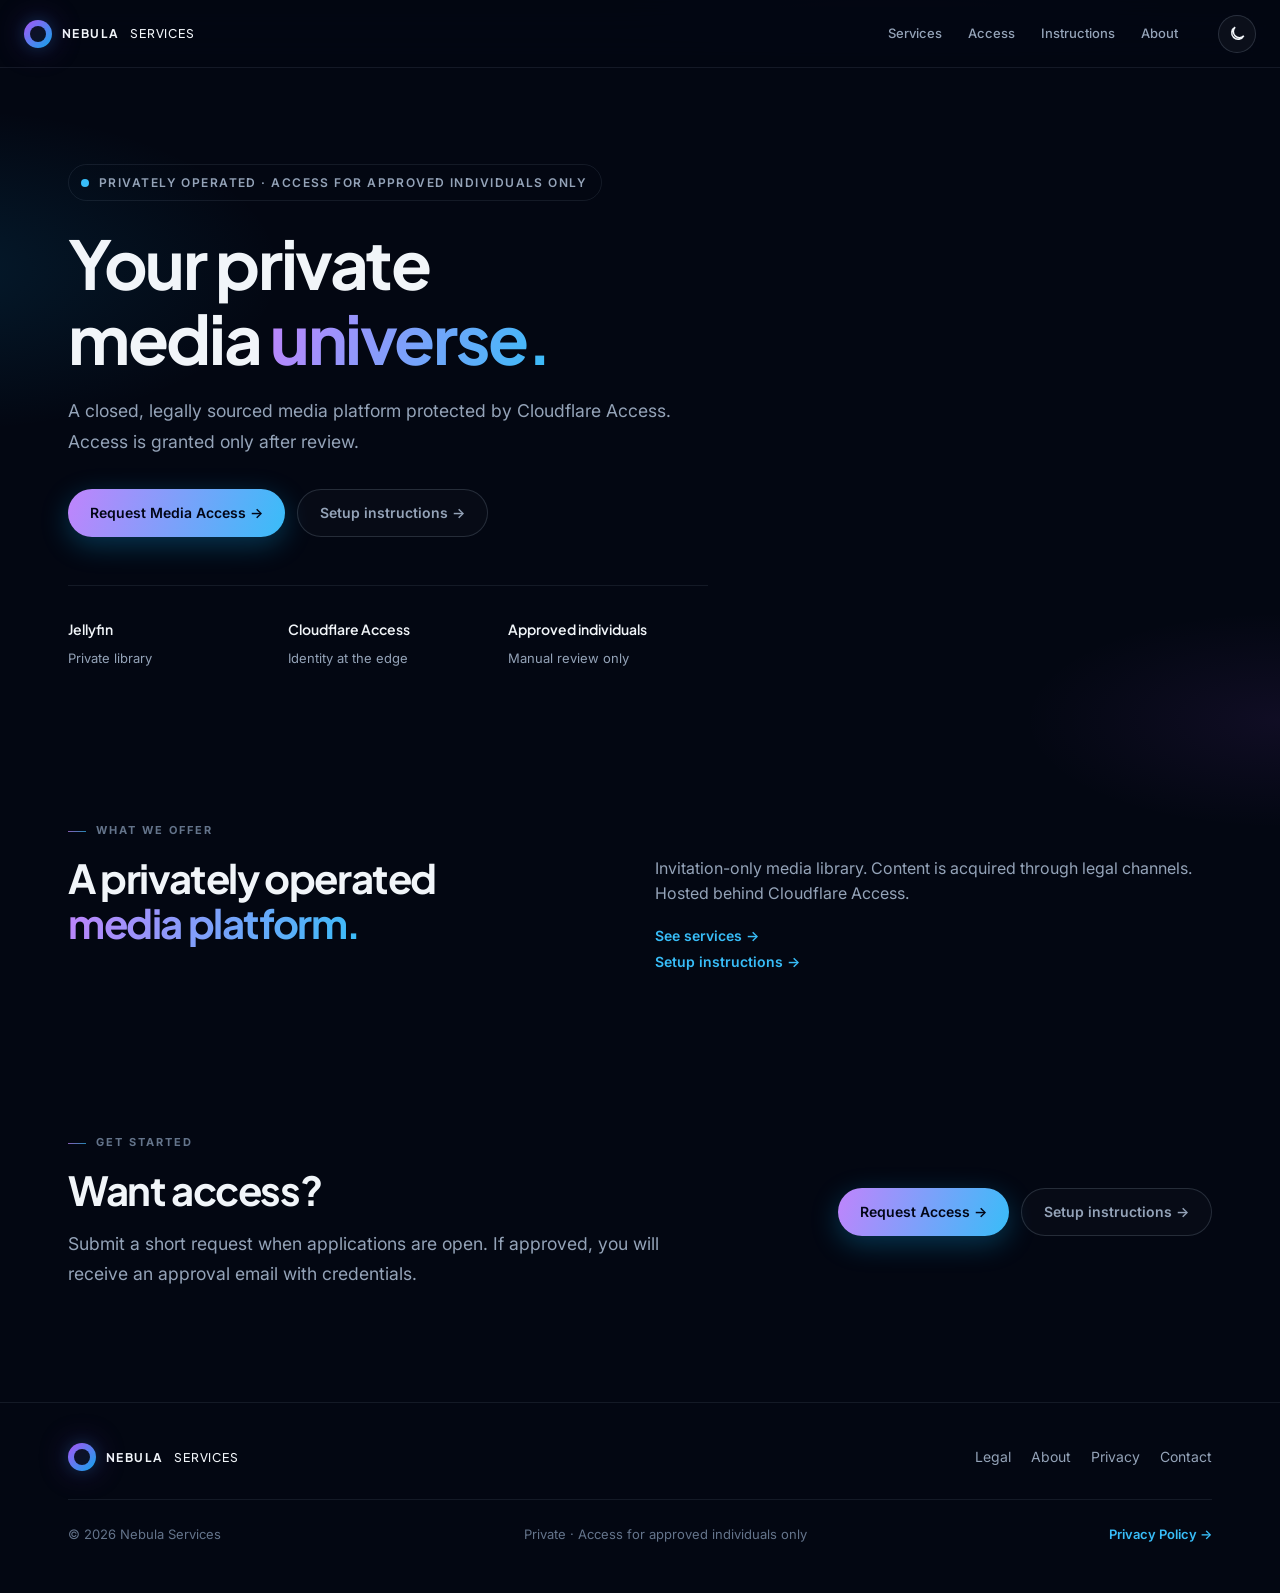
==== index.html @ da2fefb0 "Add index, about, services, instructions pages" ====
<!doctype html>
<html lang="en">
<head>
  <meta charset="utf-8">
  <meta name="viewport" content="width=device-width, initial-scale=1">
  <meta name="theme-color" content="#030712">
  <meta name="description" content="Nebula Services — privately operated media platform behind Cloudflare Access.">
  <title>Nebula Services — Private Media & Infrastructure</title>
  <link rel="stylesheet" href="styles.css">
</head>
<body>
  <div class="bg-layer" aria-hidden="true"></div>
  <header class="site-header">
    <div class="header-inner">
      <a class="brand" href="index.html">
        <span class="logo" aria-hidden="true"></span>
        <span class="word">NEBULA</span>
        <span class="sub">SERVICES</span>
      </a>
      <nav class="nav" aria-label="Primary">
        <a href="services.html">Services</a>
        <a href="access.html">Access</a>
        <a href="instructions.html">Instructions</a>
        <a href="about.html">About</a>
      </nav>
      <div class="header-actions">
        <button type="button" class="theme-btn" id="themeToggle" aria-label="Toggle theme" title="Theme">
          <svg width="18" height="18" viewBox="0 0 24 24" fill="none" stroke="currentColor" stroke-width="2" aria-hidden="true"><path d="M21 14.5A8.5 8.5 0 1 1 9.5 3 7 7 0 0 0 21 14.5z"/></svg>
        </button>
        <button class="menu-btn" id="menuBtn" type="button" aria-label="Menu" aria-expanded="false"><i aria-hidden="true"></i></button>
      </div>
    </div>
  </header>
  <nav class="nav-drawer" aria-label="Mobile">
    <a href="services.html">Services</a>
    <a href="access.html">Access</a>
    <a href="instructions.html">Instructions</a>
    <a href="about.html">About</a>
    <button type="button" id="themeToggleDrawer" class="drawer-theme-btn">☾ Dark mode (tap for light)</button>
  </nav>
  <main>
    <section class="hero">
      <div class="wrap">
        <div class="hero-eyebrow"><span class="dot"></span> Privately operated · Access for approved individuals only</div>
        <h1>Your private<br>media <span class="grad">universe.</span></h1>
        <p class="lead">A closed, legally sourced media platform protected by Cloudflare Access. Access is granted only after review.</p>
        <div class="hero-actions">
          <a class="btn btn-primary" href="access.html">Request Media Access →</a>
          <a class="btn btn-ghost" href="instructions.html">Setup instructions →</a>
        </div>
        <div class="hero-meta">
          <div><strong>Jellyfin</strong><span>Private library</span></div>
          <div><strong>Cloudflare Access</strong><span>Identity at the edge</span></div>
          <div><strong>Approved individuals</strong><span>Manual review only</span></div>
        </div>
      </div>
    </section>
    <section class="section">
      <div class="wrap">
        <div class="kicker">What we offer</div>
        <div class="split">
          <h2>A privately operated<br><span class="grad">media platform.</span></h2>
          <div>
            <p>Invitation-only media library. Content is acquired through legal channels. Hosted behind Cloudflare Access.</p>
            <a class="link" href="services.html">See services →</a><br>
            <a class="link" href="instructions.html">Setup instructions →</a>
          </div>
        </div>
      </div>
    </section>
    <section class="section">
      <div class="wrap contact-row">
        <div>
          <div class="kicker">Get started</div>
          <h2>Want access?</h2>
          <p class="lead">Submit a short request when applications are open. If approved, you will receive an approval email with credentials.</p>
        </div>
        <div style="display:flex;flex-wrap:wrap;gap:12px">
          <a class="btn btn-primary" href="access.html">Request Access →</a>
          <a class="btn btn-ghost" href="instructions.html">Setup instructions →</a>
        </div>
      </div>
    </section>
  </main>
  <footer class="site-footer">
    <div class="wrap">
      <div class="footer-top">
        <a class="brand" href="index.html"><span class="logo" aria-hidden="true"></span><span class="word">NEBULA</span><span class="sub">SERVICES</span></a>
        <div class="footer-links">
          <a href="legal.html">Legal</a>
          <a href="about.html">About</a>
          <a href="privacy.html">Privacy</a>
          <a href="about.html#contact">Contact</a>
        </div>
      </div>
      <div class="footer-bottom">
        <span>© 2026 Nebula Services</span>
        <span>Private · Access for approved individuals only</span>
        <a href="privacy.html">Privacy Policy →</a>
      </div>
    </div>
  </footer>
  <script src="script.js"></script>
</body>
</html>
---- styles.css ----
/* Nebula Services */
@import url('https://fonts.googleapis.com/css2?family=Inter:wght@400;500;600;700&family=Plus+Jakarta+Sans:wght@500;600;700;800&display=swap');

:root {
  --bg: #030712;
  --bg-elevated: #0a0f1a;
  --surface: rgba(15, 23, 42, 0.65);
  --surface-solid: #0f172a;
  --surface-hover: rgba(30, 41, 59, 0.8);
  --text: #f1f5f9;
  --muted: #94a3b8;
  --muted-2: #64748b;
  --purple: #c084fc;
  --purple-deep: #a855f7;
  --blue: #38bdf8;
  --blue-deep: #0ea5e9;
  --line: rgba(148, 163, 184, 0.12);
  --line-strong: rgba(148, 163, 184, 0.22);
  --glow-purple: rgba(168, 85, 247, 0.25);
  --glow-blue: rgba(14, 165, 233, 0.2);
  --header-h: 68px;
  --max: 1200px;
  --pad: 28px;
  --font: 'Inter', system-ui, -apple-system, sans-serif;
  --display: 'Plus Jakarta Sans', system-ui, sans-serif;
  --radius: 16px;
  --radius-lg: 24px;
}

*, *::before, *::after { box-sizing: border-box; margin: 0; padding: 0; }
html { scroll-behavior: smooth; }
body {
  font-family: var(--font);
  background: var(--bg);
  color: var(--text);
  line-height: 1.6;
  min-width: 320px;
  overflow-x: hidden;
  -webkit-font-smoothing: antialiased;
}
a { color: inherit; text-decoration: none; }
button { font: inherit; cursor: pointer; background: none; border: none; color: inherit; }
img { max-width: 100%; display: block; }

.bg-layer {
  position: fixed; inset: 0; z-index: -1; pointer-events: none;
  background:
    radial-gradient(ellipse 80% 50% at 70% -20%, rgba(168, 85, 247, 0.18), transparent 50%),
    radial-gradient(ellipse 60% 40% at -5% 30%, rgba(14, 165, 233, 0.12), transparent 45%),
    radial-gradient(ellipse 50% 30% at 100% 80%, rgba(168, 85, 247, 0.08), transparent 40%),
    var(--bg);
}

.site-header {
  position: sticky; top: 0; z-index: 100;
  height: var(--header-h); width: 100%;
  border-bottom: 1px solid var(--line);
  background: rgba(3, 7, 18, 0.82);
  backdrop-filter: blur(20px) saturate(1.4);
  -webkit-backdrop-filter: blur(20px) saturate(1.4);
  overflow: visible;
}
.header-inner {
  height: 100%; width: 100%; max-width: 1280px; margin: 0 auto;
  padding: 0 24px; display: flex; align-items: center; justify-content: space-between;
  gap: 16px; overflow: visible;
}
.brand {
  display: flex; align-items: center; gap: 10px; flex-shrink: 0;
  font-family: var(--display); font-size: 12px; font-weight: 700; letter-spacing: 0.12em;
}
.brand .word, .brand .sub { color: var(--text); }
.brand .sub { font-weight: 500; letter-spacing: 0.08em; }
.logo {
  width: 28px; height: 28px; border-radius: 50%; flex-shrink: 0;
  background: linear-gradient(135deg, var(--purple-deep), var(--blue-deep));
  position: relative;
  box-shadow: 0 0 16px var(--glow-blue), 0 0 32px var(--glow-purple);
}
.logo::after {
  content: ''; position: absolute; inset: 6px; border-radius: 50%;
  background: var(--bg); opacity: 0.9;
}

.nav {
  display: flex; align-items: center; justify-content: flex-end;
  gap: 2px; flex-wrap: nowrap; margin-left: auto;
}
.nav a {
  font-size: 13px; font-weight: 500; color: var(--muted);
  padding: 7px 12px; border-radius: 8px; white-space: nowrap; position: relative;
  transition: color 0.2s, background 0.2s;
}
.nav a:hover { color: var(--text); background: rgba(255,255,255,0.04); }
.nav a.is-active { color: var(--text); }
.nav a.is-active::after {
  content: ''; position: absolute; left: 12px; right: 12px; bottom: 3px;
  height: 2px; border-radius: 2px;
  background: linear-gradient(90deg, var(--purple), var(--blue));
}

.header-actions {
  display: flex; align-items: center; gap: 8px; margin-left: 12px; flex-shrink: 0;
}

.theme-btn {
  width: 38px; height: 38px; border-radius: 50%;
  border: 1px solid var(--line-strong);
  background: rgba(255,255,255,0.04);
  display: inline-flex; align-items: center; justify-content: center;
  cursor: pointer; color: var(--text); flex-shrink: 0;
  transition: border-color 0.2s, box-shadow 0.2s, transform 0.15s, background 0.2s;
}
.theme-btn:hover {
  border-color: var(--blue);
  background: rgba(56,189,248,0.1);
  box-shadow: 0 0 0 3px rgba(56,189,248,0.18);
  transform: translateY(-1px);
}
.theme-btn svg { display: block; pointer-events: none; }

.drawer-theme-btn {
  margin: 8px 16px; padding: 14px 16px; text-align: left;
  border-radius: 12px; border: 1px solid var(--line);
  color: var(--muted); font-weight: 500; font-size: 15px;
  background: transparent; cursor: pointer; font-family: inherit;
  width: calc(100% - 32px);
}
.drawer-theme-btn:hover { color: var(--text); background: rgba(255,255,255,0.05); }

.menu-btn {
  display: none;
  width: 42px; height: 42px; align-items: center; justify-content: center;
  border-radius: 11px; border: 1px solid var(--line); flex-shrink: 0; position: relative;
}
.menu-btn:hover { border-color: var(--line-strong); background: rgba(255,255,255,0.04); }
.menu-btn i,
.menu-btn i::before,
.menu-btn i::after {
  display: block; width: 18px; height: 2px; background: var(--text);
  border-radius: 2px; position: relative;
}
.menu-btn i::before, .menu-btn i::after { content: ''; position: absolute; left: 0; }
.menu-btn i::before { top: -6px; }
.menu-btn i::after { top: 6px; }
body.nav-open .menu-btn i { background: transparent; }
body.nav-open .menu-btn i::before { top: 0; transform: rotate(45deg); }
body.nav-open .menu-btn i::after { top: 0; transform: rotate(-45deg); }

.nav-drawer {
  display: none;
  position: fixed; top: var(--header-h); left: 0; right: 0; z-index: 99;
  flex-direction: column; gap: 2px; padding: 12px 16px 28px;
  max-height: calc(100vh - var(--header-h)); overflow-y: auto;
  background: rgba(3, 7, 18, 0.97); border-bottom: 1px solid var(--line);
}
body.nav-open .nav-drawer { display: flex; }
.nav-drawer a {
  padding: 14px 16px; font-size: 16px; font-weight: 500;
  color: var(--muted); border-radius: 12px;
}
.nav-drawer a:hover, .nav-drawer a.is-active {
  color: var(--text); background: rgba(255,255,255,0.05);
}

@media (max-width: 900px) {
  .header-inner { padding: 0 16px; }
  .nav { display: none; }
  .menu-btn { display: inline-flex; }
  .theme-btn { display: none; }
}

.wrap { width: 100%; max-width: var(--max); margin: 0 auto; padding-left: var(--pad); padding-right: var(--pad); }
.section { padding: 80px 0; }
.kicker {
  font-size: 11px; font-weight: 700; letter-spacing: 0.18em; text-transform: uppercase;
  color: var(--muted-2); margin-bottom: 16px; display: flex; align-items: center; gap: 10px;
}
.kicker::before {
  content: ''; width: 18px; height: 1px;
  background: linear-gradient(90deg, var(--purple), var(--blue)); opacity: 0.7;
}
.grad {
  background: linear-gradient(110deg, var(--purple) 0%, var(--blue) 100%);
  -webkit-background-clip: text; background-clip: text; color: transparent;
}
h1, h2, h3 { font-family: var(--display); font-weight: 700; letter-spacing: -0.035em; line-height: 1.12; }
h1 { font-size: clamp(2.6rem, 6.5vw, 4.2rem); margin-bottom: 20px; }
h2 { font-size: clamp(1.7rem, 3.8vw, 2.5rem); margin-bottom: 16px; }
h3 { font-size: 1.2rem; margin-bottom: 10px; font-weight: 600; }
.lead { font-size: 1.1rem; color: var(--muted); max-width: 36em; line-height: 1.75; }

.btn {
  display: inline-flex; align-items: center; justify-content: center; gap: 8px;
  height: 48px; padding: 0 22px; border-radius: 999px; font-size: 14px; font-weight: 600;
}
.btn-primary {
  color: #020617;
  background: linear-gradient(110deg, var(--purple), var(--blue));
  box-shadow: 0 8px 28px rgba(14, 165, 233, 0.3);
}
.btn-ghost { color: var(--muted); border: 1px solid var(--line-strong); background: rgba(255,255,255,0.02); }

.hero { padding: 96px 0 72px; }
.hero-eyebrow {
  display: inline-flex; align-items: center; gap: 10px; font-size: 12px; font-weight: 600;
  letter-spacing: 0.12em; text-transform: uppercase; color: var(--muted); margin-bottom: 24px;
  padding: 8px 14px 8px 12px; border-radius: 999px; border: 1px solid var(--line);
}
.dot { width: 8px; height: 8px; border-radius: 50%; background: var(--blue); }
.hero-actions { display: flex; flex-wrap: wrap; gap: 12px; margin-top: 32px; margin-bottom: 48px; }
.hero-meta {
  display: grid; grid-template-columns: repeat(3, minmax(0, 1fr)); gap: 20px;
  padding-top: 32px; border-top: 1px solid var(--line); max-width: 640px;
}
.hero-meta strong { display: block; font-family: var(--display); font-size: 14px; font-weight: 600; margin-bottom: 4px; }
.hero-meta span { font-size: 13px; color: var(--muted); }

.split { display: grid; grid-template-columns: 1fr 1.05fr; gap: 56px; }
.split p { color: var(--muted); margin-bottom: 16px; }
.link { display: inline-flex; color: var(--blue); font-weight: 600; font-size: 14px; }

.cards-2 { display: grid; grid-template-columns: repeat(2, minmax(0, 1fr)); gap: 20px; }
.card {
  background: var(--surface); border: 1px solid var(--line); border-radius: var(--radius-lg);
  padding: 32px 28px; display: flex; flex-direction: column; backdrop-filter: blur(12px);
}
.card-icon {
  width: 44px; height: 44px; border-radius: 12px; display: flex; align-items: center; justify-content: center;
  font-size: 20px; margin-bottom: 22px;
  background: linear-gradient(135deg, rgba(168, 85, 247, 0.2), rgba(14, 165, 233, 0.15));
  border: 1px solid rgba(168, 85, 247, 0.25); color: var(--blue);
}
.card p { color: var(--muted); font-size: 14.5px; line-height: 1.65; }

.panel {
  background: linear-gradient(145deg, rgba(168, 85, 247, 0.12), rgba(14, 165, 233, 0.08) 55%, rgba(3, 7, 18, 0.5));
  border: 1px solid rgba(56, 189, 248, 0.2); border-radius: var(--radius-lg); padding: 48px 40px;
}
.tags { display: flex; flex-wrap: wrap; gap: 10px; margin-bottom: 28px; }
.tag {
  font-size: 12px; font-weight: 600; padding: 8px 14px; border-radius: 999px;
  border: 1px solid var(--line); background: rgba(0, 0, 0, 0.3); color: #cbd5e1;
}

.statement { text-align: center; border-top: 1px solid var(--line); border-bottom: 1px solid var(--line); padding: 88px var(--pad); }
.statement p { color: var(--muted); max-width: 30em; margin: 0 auto; }
.contact-row { display: flex; align-items: center; justify-content: space-between; gap: 28px; flex-wrap: wrap; }

.access-box {
  background: var(--surface); border: 1px solid var(--line); border-radius: var(--radius-lg);
  padding: 36px 32px; backdrop-filter: blur(12px);
}
.steps { list-style: none; counter-reset: step; margin: 24px 0 28px; padding: 0; }
.steps li {
  counter-increment: step; position: relative; padding-left: 52px; margin-bottom: 24px; color: var(--muted);
}
.steps li::before {
  content: counter(step); position: absolute; left: 0; top: 0; width: 36px; height: 36px;
  border-radius: 10px;
  background: linear-gradient(135deg, rgba(168, 85, 247, 0.25), rgba(14, 165, 233, 0.2));
  border: 1px solid rgba(168, 85, 247, 0.3);
  display: flex; align-items: center; justify-content: center;
  font-family: var(--display); font-weight: 700; font-size: 14px; color: var(--text);
}
.steps strong { display: block; color: var(--text); font-family: var(--display); font-size: 15px; margin-bottom: 4px; }
.note {
  background: rgba(168, 85, 247, 0.1); border: 1px solid rgba(168, 85, 247, 0.28);
  border-radius: 14px; padding: 18px 20px; color: var(--muted); font-size: 14px;
}
.note strong { color: #e9d5ff; }

.page-hero { padding: 64px 0 28px; }
.page-hero .lead { margin-bottom: 28px; }

.form-card {
  background: var(--surface); border: 1px solid var(--line); border-radius: var(--radius-lg);
  padding: 40px 36px; backdrop-filter: blur(16px); max-width: 560px;
}
.form-group { margin-bottom: 22px; }
.form-group label { display: block; font-size: 13px; font-weight: 600; color: var(--text); margin-bottom: 8px; }
.form-group input,
.form-group textarea,
.form-group select {
  width: 100%; padding: 14px 16px; border-radius: 12px; border: 1px solid var(--line-strong);
  background: rgba(0, 0, 0, 0.35); color: var(--text); font-size: 15px; font-family: var(--font); outline: none;
}
.form-group input:focus,
.form-group textarea:focus,
.form-group select:focus {
  border-color: var(--blue); box-shadow: 0 0 0 3px rgba(56, 189, 248, 0.15);
}
.form-group textarea { min-height: 120px; resize: vertical; }
.form-hint { font-size: 13px; color: var(--muted-2); margin-top: 8px; }
.form-actions { margin-top: 8px; display: flex; gap: 12px; }
.form-success {
  display: none; padding: 20px; border-radius: 14px;
  background: rgba(34, 197, 94, 0.12); border: 1px solid rgba(34, 197, 94, 0.3); color: #86efac; margin-bottom: 20px;
}
.form-success.show { display: block; }

.feature-grid { display: grid; grid-template-columns: repeat(2, 1fr); gap: 16px; margin-top: 28px; }
.feature-item {
  display: flex; gap: 14px; padding: 18px 16px; border-radius: 14px;
  border: 1px solid var(--line); background: rgba(255, 255, 255, 0.02);
}
.feature-item .fi-icon {
  width: 36px; height: 36px; border-radius: 10px; display: flex; align-items: center; justify-content: center;
  background: linear-gradient(135deg, rgba(168, 85, 247, 0.2), rgba(14, 165, 233, 0.15));
}
.feature-item strong { display: block; font-size: 14px; }
.feature-item span { font-size: 13px; color: var(--muted); }

.site-footer { border-top: 1px solid var(--line); margin-top: 32px; padding: 40px 0 48px; }
.footer-top { display: flex; align-items: center; justify-content: space-between; gap: 20px; flex-wrap: wrap; margin-bottom: 28px; }
.footer-links { display: flex; flex-wrap: wrap; gap: 8px 20px; }
.footer-links a { font-size: 14px; color: var(--muted); }
.footer-links a:hover { color: var(--text); }
.footer-bottom {
  display: flex; flex-wrap: wrap; gap: 12px 24px; justify-content: space-between;
  padding-top: 24px; border-top: 1px solid var(--line); font-size: 13px; color: var(--muted-2);
}
.footer-bottom a { color: var(--blue); font-weight: 600; }

.prose h2 { font-size: 1.25rem; margin: 36px 0 12px; }
.prose h3 { font-size: 1.05rem; margin: 22px 0 8px; color: var(--text); }
.prose p { color: var(--muted); max-width: 44em; margin-bottom: 14px; }
.prose ul { color: var(--muted); padding-left: 22px; max-width: 44em; margin-bottom: 14px; }
.prose li { margin-bottom: 10px; }
.prose strong { color: var(--text); }

@media (max-width: 900px) {
  .cards-2 { grid-template-columns: 1fr; }
  .split { grid-template-columns: 1fr; gap: 28px; }
  .hero { padding: 72px 0 56px; }
  .section { padding: 56px 0; }
  .panel { padding: 32px 24px; }
  .hero-meta { grid-template-columns: 1fr; gap: 14px; }
}

body[data-theme="light"] {
  --bg: #f8fafc; --bg-elevated: #ffffff; --surface: rgba(255, 255, 255, 0.9);
  --surface-solid: #ffffff; --surface-hover: rgba(241, 245, 249, 0.95);
  --text: #0f172a; --muted: #475569; --muted-2: #64748b;
  --line: rgba(15, 23, 42, 0.08); --line-strong: rgba(15, 23, 42, 0.14);
}
body[data-theme="light"] .bg-layer {
  background:
    radial-gradient(ellipse 80% 50% at 70% -20%, rgba(168, 85, 247, 0.08), transparent 50%),
    radial-gradient(ellipse 60% 40% at -5% 30%, rgba(14, 165, 233, 0.06), transparent 45%),
    var(--bg);
}
body[data-theme="light"] .site-header { background: rgba(248, 250, 252, 0.9); }
body[data-theme="light"] .btn-primary { color: #fff; }
body[data-theme="light"] .note strong { color: #6b21a8; }
body[data-theme="light"] .nav-drawer { background: rgba(248, 250, 252, 0.98); }
body[data-theme="light"] .logo::after { background: var(--bg); }
body[data-theme="light"] .drawer-theme-btn:hover { background: rgba(15,23,42,0.05); }
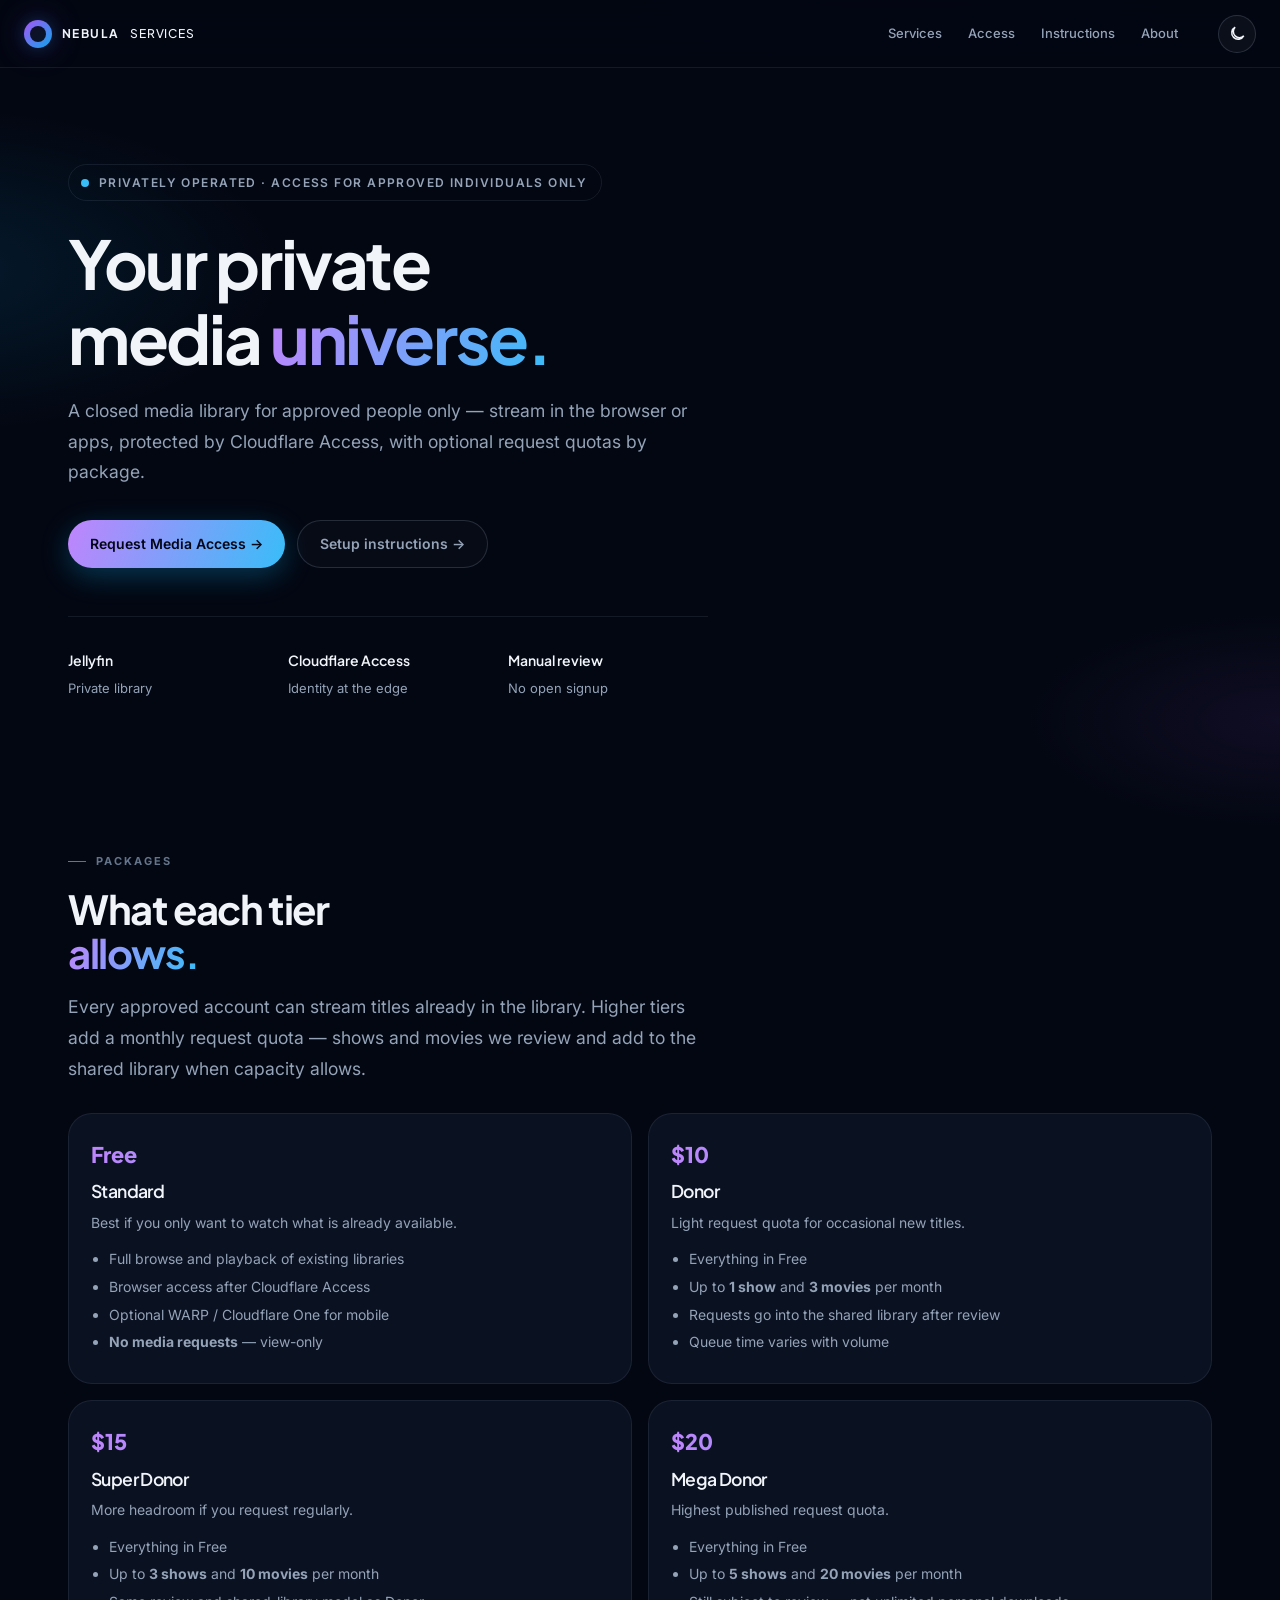
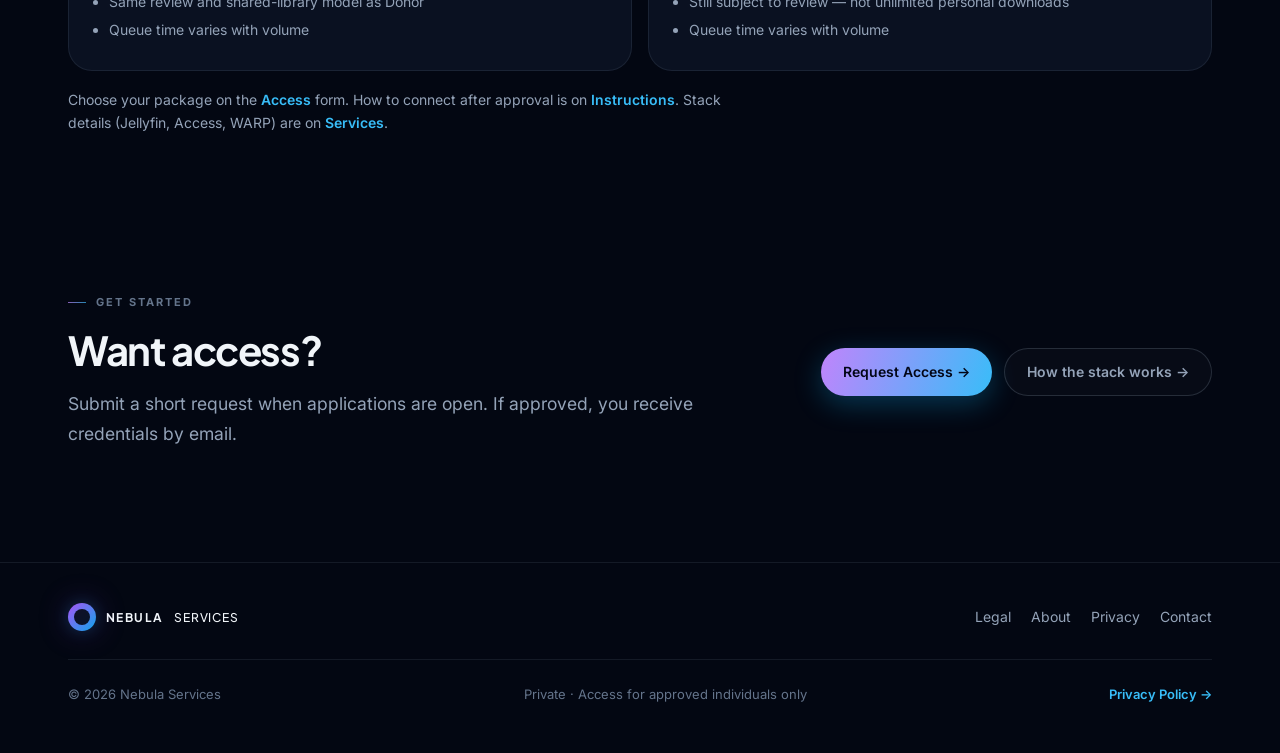
==== commit 8abf9110: "Home package details; reduce cross-page repetition; clearer page roles" ====
--- a/index.html
+++ b/index.html
@@ -7,6 +7,24 @@
   <meta name="description" content="Nebula Services — privately operated media platform behind Cloudflare Access.">
   <title>Nebula Services — Private Media & Infrastructure</title>
   <link rel="stylesheet" href="styles.css">
+  <style>
+    .pkg-grid { display: grid; grid-template-columns: repeat(2, minmax(0, 1fr)); gap: 16px; margin-top: 28px; }
+    @media (max-width: 720px) { .pkg-grid { grid-template-columns: 1fr; } }
+    .pkg-card {
+      background: var(--surface); border: 1px solid var(--line); border-radius: var(--radius-lg);
+      padding: 24px 22px; display: flex; flex-direction: column; gap: 10px;
+    }
+    .pkg-card .price {
+      font-family: var(--display); font-size: 1.35rem; font-weight: 800;
+      background: linear-gradient(110deg, var(--purple), var(--blue));
+      -webkit-background-clip: text; background-clip: text; color: transparent;
+    }
+    .pkg-card h3 { margin: 0; font-size: 1.1rem; }
+    .pkg-card p { color: var(--muted); font-size: 14px; line-height: 1.6; margin: 0; }
+    .pkg-card ul { margin: 4px 0 0 18px; color: var(--muted); font-size: 14px; line-height: 1.55; }
+    .pkg-card ul li { margin-bottom: 6px; }
+    .pkg-note { margin-top: 18px; color: var(--muted); font-size: 14px; max-width: 48em; }
+  </style>
 </head>
 <body>
   <div class="bg-layer" aria-hidden="true"></div>
@@ -43,7 +61,7 @@
       <div class="wrap">
         <div class="hero-eyebrow"><span class="dot"></span> Privately operated · Access for approved individuals only</div>
         <h1>Your private<br>media <span class="grad">universe.</span></h1>
-        <p class="lead">A closed, legally sourced media platform protected by Cloudflare Access. Access is granted only after review.</p>
+        <p class="lead">A closed media library for approved people only — stream in the browser or apps, protected by Cloudflare Access, with optional request quotas by package.</p>
         <div class="hero-actions">
           <a class="btn btn-primary" href="access.html">Request Media Access →</a>
           <a class="btn btn-ghost" href="instructions.html">Setup instructions →</a>
@@ -51,33 +69,76 @@
         <div class="hero-meta">
           <div><strong>Jellyfin</strong><span>Private library</span></div>
           <div><strong>Cloudflare Access</strong><span>Identity at the edge</span></div>
-          <div><strong>Approved individuals</strong><span>Manual review only</span></div>
+          <div><strong>Manual review</strong><span>No open signup</span></div>
         </div>
       </div>
     </section>
+
     <section class="section">
       <div class="wrap">
-        <div class="kicker">What we offer</div>
-        <div class="split">
-          <h2>A privately operated<br><span class="grad">media platform.</span></h2>
-          <div>
-            <p>Invitation-only media library. Content is acquired through legal channels. Hosted behind Cloudflare Access.</p>
-            <a class="link" href="services.html">See services →</a><br>
-            <a class="link" href="instructions.html">Setup instructions →</a>
-          </div>
+        <div class="kicker">Packages</div>
+        <h2>What each tier<br><span class="grad">allows.</span></h2>
+        <p class="lead">Every approved account can stream titles already in the library. Higher tiers add a monthly request quota — shows and movies we review and add to the shared library when capacity allows.</p>
+        <div class="pkg-grid">
+          <article class="pkg-card">
+            <div class="price">Free</div>
+            <h3>Standard</h3>
+            <p>Best if you only want to watch what is already available.</p>
+            <ul>
+              <li>Full browse and playback of existing libraries</li>
+              <li>Browser access after Cloudflare Access</li>
+              <li>Optional WARP / Cloudflare One for mobile</li>
+              <li><strong>No media requests</strong> — view-only</li>
+            </ul>
+          </article>
+          <article class="pkg-card">
+            <div class="price">$10</div>
+            <h3>Donor</h3>
+            <p>Light request quota for occasional new titles.</p>
+            <ul>
+              <li>Everything in Free</li>
+              <li>Up to <strong>1 show</strong> and <strong>3 movies</strong> per month</li>
+              <li>Requests go into the shared library after review</li>
+              <li>Queue time varies with volume</li>
+            </ul>
+          </article>
+          <article class="pkg-card">
+            <div class="price">$15</div>
+            <h3>Super Donor</h3>
+            <p>More headroom if you request regularly.</p>
+            <ul>
+              <li>Everything in Free</li>
+              <li>Up to <strong>3 shows</strong> and <strong>10 movies</strong> per month</li>
+              <li>Same review and shared-library model as Donor</li>
+              <li>Queue time varies with volume</li>
+            </ul>
+          </article>
+          <article class="pkg-card">
+            <div class="price">$20</div>
+            <h3>Mega Donor</h3>
+            <p>Highest published request quota.</p>
+            <ul>
+              <li>Everything in Free</li>
+              <li>Up to <strong>5 shows</strong> and <strong>20 movies</strong> per month</li>
+              <li>Still subject to review — not unlimited personal downloads</li>
+              <li>Queue time varies with volume</li>
+            </ul>
+          </article>
         </div>
+        <p class="pkg-note">Choose your package on the <a class="link" href="access.html">Access</a> form. How to connect after approval is on <a class="link" href="instructions.html">Instructions</a>. Stack details (Jellyfin, Access, WARP) are on <a class="link" href="services.html">Services</a>.</p>
       </div>
     </section>
+
     <section class="section">
       <div class="wrap contact-row">
         <div>
           <div class="kicker">Get started</div>
           <h2>Want access?</h2>
-          <p class="lead">Submit a short request when applications are open. If approved, you will receive an approval email with credentials.</p>
+          <p class="lead">Submit a short request when applications are open. If approved, you receive credentials by email.</p>
         </div>
         <div style="display:flex;flex-wrap:wrap;gap:12px">
           <a class="btn btn-primary" href="access.html">Request Access →</a>
-          <a class="btn btn-ghost" href="instructions.html">Setup instructions →</a>
+          <a class="btn btn-ghost" href="services.html">How the stack works →</a>
         </div>
       </div>
     </section>
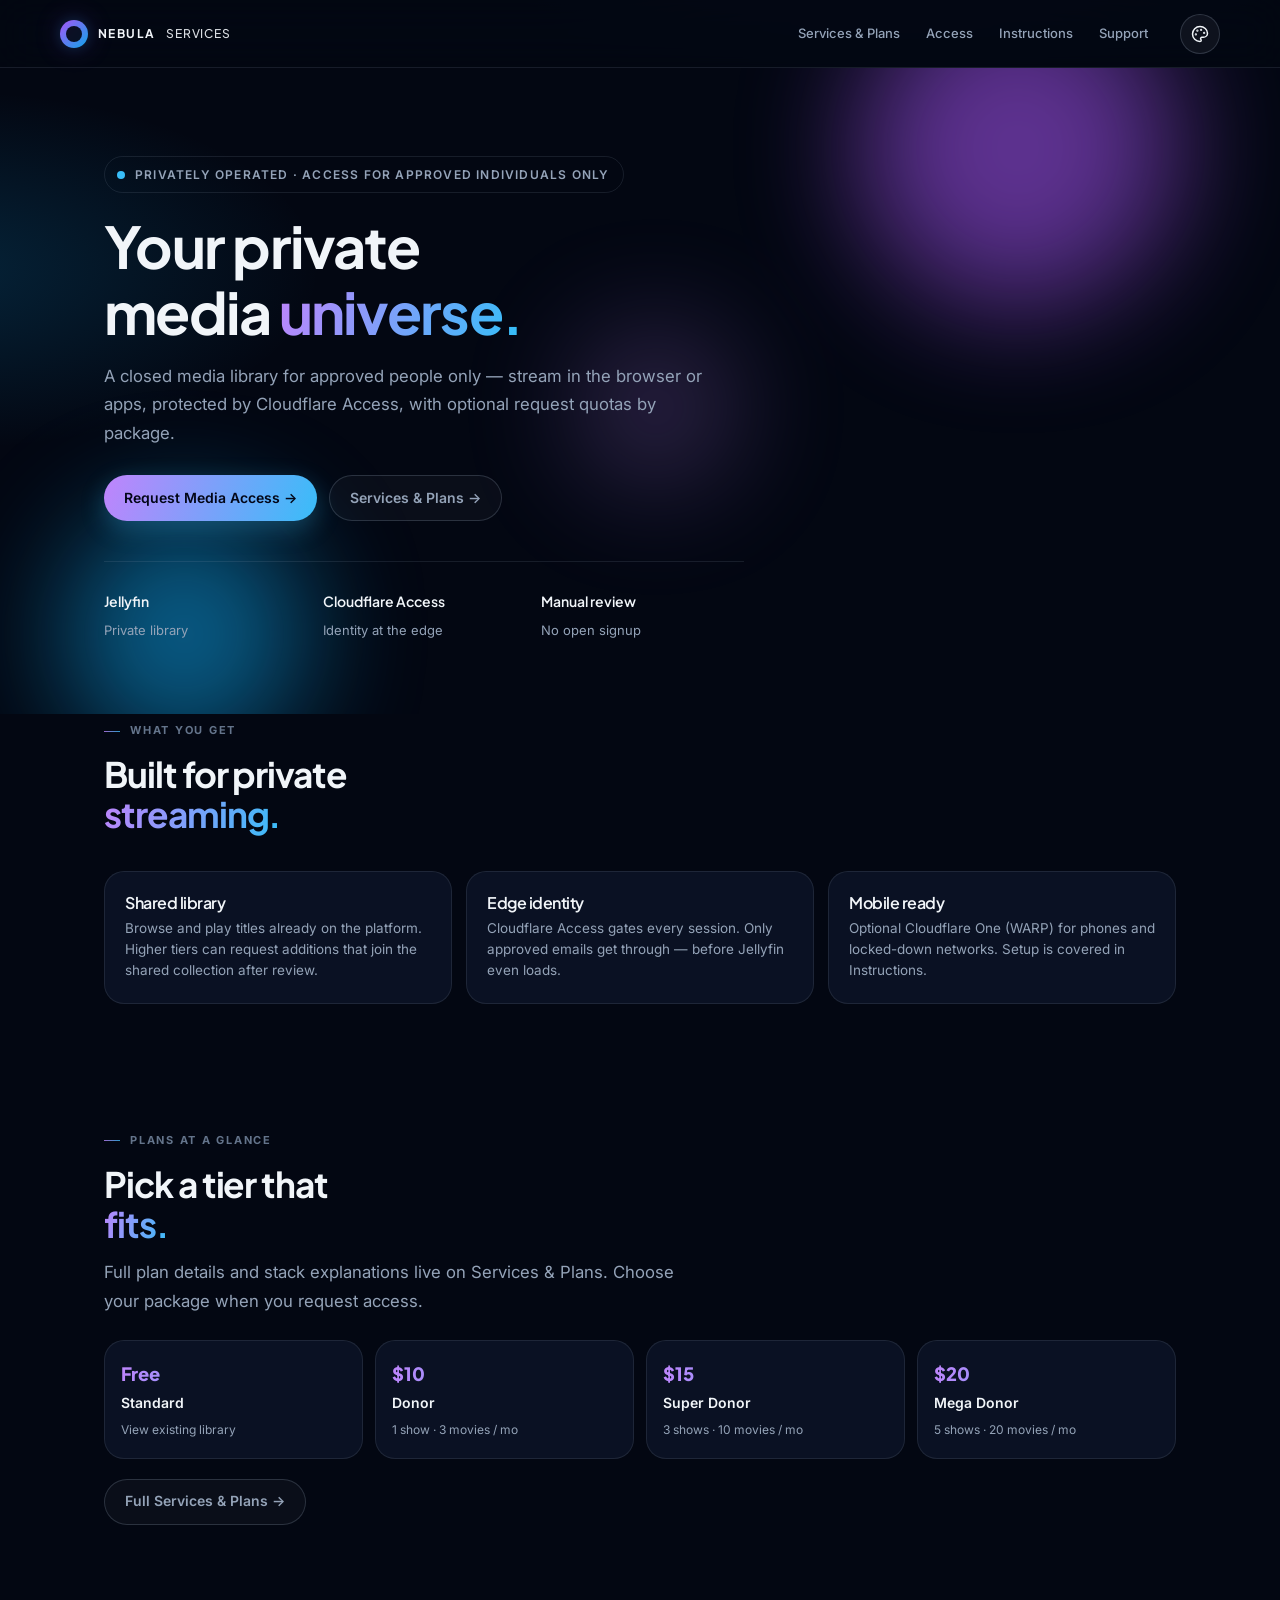
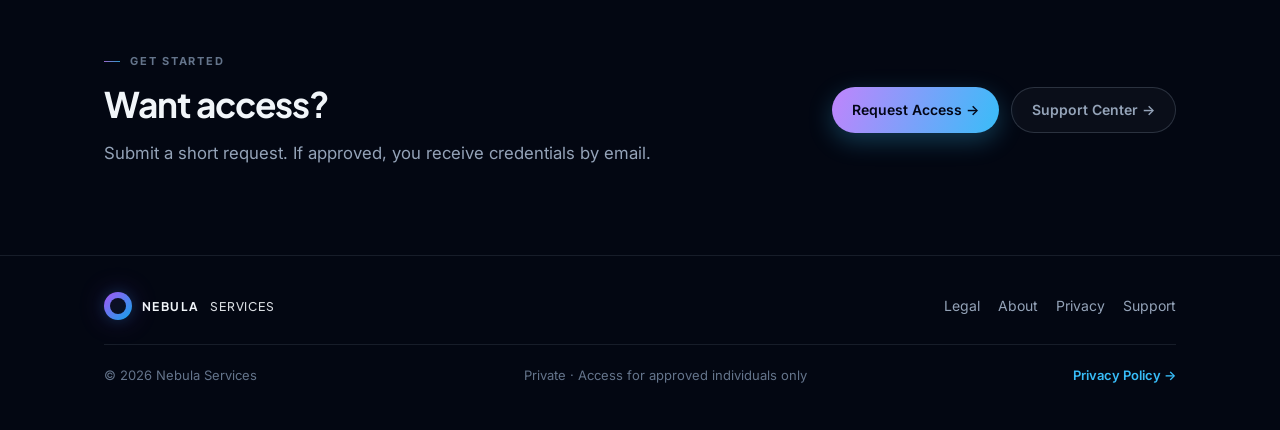
==== commit 63b55ea0: "Animated home hero, updated nav, plans teaser linking to Services & Plans" ====
--- a/index.html
+++ b/index.html
@@ -8,22 +8,130 @@
   <title>Nebula Services — Private Media & Infrastructure</title>
   <link rel="stylesheet" href="styles.css">
   <style>
-    .pkg-grid { display: grid; grid-template-columns: repeat(2, minmax(0, 1fr)); gap: 16px; margin-top: 28px; }
-    @media (max-width: 720px) { .pkg-grid { grid-template-columns: 1fr; } }
-    .pkg-card {
-      background: var(--surface); border: 1px solid var(--line); border-radius: var(--radius-lg);
-      padding: 24px 22px; display: flex; flex-direction: column; gap: 10px;
-    }
-    .pkg-card .price {
-      font-family: var(--display); font-size: 1.35rem; font-weight: 800;
+    .hero-anim {
+      position: relative;
+      overflow: hidden;
+      padding: 88px 0 72px;
+    }
+    .hero-orb {
+      position: absolute;
+      border-radius: 50%;
+      filter: blur(60px);
+      pointer-events: none;
+      opacity: 0.55;
+      animation: floatOrb 14s ease-in-out infinite;
+    }
+    .hero-orb.a {
+      width: 320px; height: 320px; top: -80px; right: 8%;
+      background: var(--purple-deep);
+      animation-delay: 0s;
+    }
+    .hero-orb.b {
+      width: 240px; height: 240px; bottom: -40px; left: 5%;
+      background: var(--blue-deep);
+      animation-delay: -5s;
+      animation-duration: 18s;
+    }
+    .hero-orb.c {
+      width: 160px; height: 160px; top: 40%; left: 45%;
+      background: var(--purple);
+      opacity: 0.25;
+      animation-delay: -9s;
+      animation-duration: 12s;
+    }
+    @keyframes floatOrb {
+      0%, 100% { transform: translate(0, 0) scale(1); }
+      33% { transform: translate(18px, -24px) scale(1.05); }
+      66% { transform: translate(-14px, 12px) scale(0.96); }
+    }
+    .fade-up {
+      opacity: 0;
+      transform: translateY(22px);
+      animation: fadeUp 0.85s cubic-bezier(0.22, 1, 0.36, 1) forwards;
+    }
+    .fade-up.d1 { animation-delay: 0.08s; }
+    .fade-up.d2 { animation-delay: 0.2s; }
+    .fade-up.d3 { animation-delay: 0.34s; }
+    .fade-up.d4 { animation-delay: 0.48s; }
+    .fade-up.d5 { animation-delay: 0.62s; }
+    @keyframes fadeUp {
+      to { opacity: 1; transform: translateY(0); }
+    }
+    .hero-anim h1 {
+      background-size: 200% auto;
+    }
+    .grad-shift {
+      background: linear-gradient(110deg, var(--purple), var(--blue), var(--purple));
+      background-size: 200% auto;
+      -webkit-background-clip: text;
+      background-clip: text;
+      color: transparent;
+      animation: gradShift 6s ease-in-out infinite;
+    }
+    @keyframes gradShift {
+      0%, 100% { background-position: 0% center; }
+      50% { background-position: 100% center; }
+    }
+    .pulse-dot {
+      animation: pulseDot 2s ease-in-out infinite;
+    }
+    @keyframes pulseDot {
+      0%, 100% { box-shadow: 0 0 0 0 color-mix(in srgb, var(--blue) 50%, transparent); }
+      50% { box-shadow: 0 0 0 8px transparent; }
+    }
+    .home-cards {
+      display: grid;
+      grid-template-columns: repeat(3, 1fr);
+      gap: 14px;
+      margin-top: 36px;
+    }
+    .home-card {
+      background: var(--surface);
+      border: 1px solid var(--line);
+      border-radius: var(--radius-lg);
+      padding: 22px 20px;
+      transition: transform 0.2s, border-color 0.2s;
+    }
+    .home-card:hover {
+      transform: translateY(-3px);
+      border-color: var(--line-strong);
+    }
+    .home-card h3 { font-size: 1rem; margin-bottom: 6px; }
+    .home-card p { color: var(--muted); font-size: 13.5px; margin: 0; line-height: 1.55; }
+    .pkg-mini {
+      display: grid;
+      grid-template-columns: repeat(4, 1fr);
+      gap: 12px;
+      margin-top: 24px;
+    }
+    .pkg-mini a {
+      display: block;
+      padding: 18px 16px;
+      border-radius: var(--radius-lg);
+      border: 1px solid var(--line);
+      background: var(--surface);
+      transition: border-color 0.15s, transform 0.15s;
+    }
+    .pkg-mini a:hover { border-color: var(--blue); transform: translateY(-2px); }
+    .pkg-mini .price {
+      font-family: var(--display); font-weight: 800; font-size: 1.15rem;
       background: linear-gradient(110deg, var(--purple), var(--blue));
       -webkit-background-clip: text; background-clip: text; color: transparent;
     }
-    .pkg-card h3 { margin: 0; font-size: 1.1rem; }
-    .pkg-card p { color: var(--muted); font-size: 14px; line-height: 1.6; margin: 0; }
-    .pkg-card ul { margin: 4px 0 0 18px; color: var(--muted); font-size: 14px; line-height: 1.55; }
-    .pkg-card ul li { margin-bottom: 6px; }
-    .pkg-note { margin-top: 18px; color: var(--muted); font-size: 14px; max-width: 48em; }
+    .pkg-mini .name { font-weight: 600; font-size: 14px; margin-top: 4px; }
+    .pkg-mini .hint { font-size: 12px; color: var(--muted); margin-top: 6px; }
+    @media (max-width: 900px) {
+      .home-cards { grid-template-columns: 1fr; }
+      .pkg-mini { grid-template-columns: 1fr 1fr; }
+      .hero-anim { padding: 64px 0 48px; }
+    }
+    @media (max-width: 520px) {
+      .pkg-mini { grid-template-columns: 1fr; }
+    }
+    @media (prefers-reduced-motion: reduce) {
+      .fade-up { opacity: 1; transform: none; animation: none; }
+      .hero-orb, .grad-shift, .pulse-dot { animation: none; }
+    }
   </style>
 </head>
 <body>
@@ -36,37 +144,39 @@
         <span class="sub">SERVICES</span>
       </a>
       <nav class="nav" aria-label="Primary">
-        <a href="services.html">Services</a>
+        <a href="services.html">Services & Plans</a>
         <a href="access.html">Access</a>
         <a href="instructions.html">Instructions</a>
-        <a href="about.html">About</a>
+        <a href="support.html">Support</a>
       </nav>
       <div class="header-actions">
-        <button type="button" class="theme-btn" id="themeToggle" aria-label="Toggle theme" title="Theme">
-          <svg width="18" height="18" viewBox="0 0 24 24" fill="none" stroke="currentColor" stroke-width="2" aria-hidden="true"><path d="M21 14.5A8.5 8.5 0 1 1 9.5 3 7 7 0 0 0 21 14.5z"/></svg>
-        </button>
+        <button type="button" class="theme-btn" id="themeToggle" aria-label="Choose theme" title="Themes"></button>
         <button class="menu-btn" id="menuBtn" type="button" aria-label="Menu" aria-expanded="false"><i aria-hidden="true"></i></button>
       </div>
     </div>
   </header>
   <nav class="nav-drawer" aria-label="Mobile">
-    <a href="services.html">Services</a>
+    <a href="services.html">Services & Plans</a>
     <a href="access.html">Access</a>
     <a href="instructions.html">Instructions</a>
+    <a href="support.html">Support</a>
     <a href="about.html">About</a>
-    <button type="button" id="themeToggleDrawer" class="drawer-theme-btn">☾ Dark mode (tap for light)</button>
+    <button type="button" id="themeToggleDrawer" class="drawer-theme-btn">Theme</button>
   </nav>
   <main>
-    <section class="hero">
-      <div class="wrap">
-        <div class="hero-eyebrow"><span class="dot"></span> Privately operated · Access for approved individuals only</div>
-        <h1>Your private<br>media <span class="grad">universe.</span></h1>
-        <p class="lead">A closed media library for approved people only — stream in the browser or apps, protected by Cloudflare Access, with optional request quotas by package.</p>
-        <div class="hero-actions">
+    <section class="hero-anim">
+      <div class="hero-orb a" aria-hidden="true"></div>
+      <div class="hero-orb b" aria-hidden="true"></div>
+      <div class="hero-orb c" aria-hidden="true"></div>
+      <div class="wrap" style="position:relative;z-index:1">
+        <div class="hero-eyebrow fade-up d1"><span class="dot pulse-dot"></span> Privately operated · Access for approved individuals only</div>
+        <h1 class="fade-up d2">Your private<br>media <span class="grad-shift">universe.</span></h1>
+        <p class="lead fade-up d3">A closed media library for approved people only — stream in the browser or apps, protected by Cloudflare Access, with optional request quotas by package.</p>
+        <div class="hero-actions fade-up d4">
           <a class="btn btn-primary" href="access.html">Request Media Access →</a>
-          <a class="btn btn-ghost" href="instructions.html">Setup instructions →</a>
-        </div>
-        <div class="hero-meta">
+          <a class="btn btn-ghost" href="services.html">Services & Plans →</a>
+        </div>
+        <div class="hero-meta fade-up d5">
           <div><strong>Jellyfin</strong><span>Private library</span></div>
           <div><strong>Cloudflare Access</strong><span>Identity at the edge</span></div>
           <div><strong>Manual review</strong><span>No open signup</span></div>
@@ -74,58 +184,57 @@
       </div>
     </section>
 
+    <section class="section" style="padding-top:8px">
+      <div class="wrap">
+        <div class="kicker">What you get</div>
+        <h2>Built for private<br><span class="grad">streaming.</span></h2>
+        <div class="home-cards">
+          <article class="home-card">
+            <h3>Shared library</h3>
+            <p>Browse and play titles already on the platform. Higher tiers can request additions that join the shared collection after review.</p>
+          </article>
+          <article class="home-card">
+            <h3>Edge identity</h3>
+            <p>Cloudflare Access gates every session. Only approved emails get through — before Jellyfin even loads.</p>
+          </article>
+          <article class="home-card">
+            <h3>Mobile ready</h3>
+            <p>Optional Cloudflare One (WARP) for phones and locked-down networks. Setup is covered in Instructions.</p>
+          </article>
+        </div>
+      </div>
+    </section>
+
     <section class="section">
       <div class="wrap">
-        <div class="kicker">Packages</div>
-        <h2>What each tier<br><span class="grad">allows.</span></h2>
-        <p class="lead">Every approved account can stream titles already in the library. Higher tiers add a monthly request quota — shows and movies we review and add to the shared library when capacity allows.</p>
-        <div class="pkg-grid">
-          <article class="pkg-card">
+        <div class="kicker">Plans at a glance</div>
+        <h2>Pick a tier that<br><span class="grad">fits.</span></h2>
+        <p class="lead">Full plan details and stack explanations live on Services & Plans. Choose your package when you request access.</p>
+        <div class="pkg-mini">
+          <a href="services.html#plans">
             <div class="price">Free</div>
-            <h3>Standard</h3>
-            <p>Best if you only want to watch what is already available.</p>
-            <ul>
-              <li>Full browse and playback of existing libraries</li>
-              <li>Browser access after Cloudflare Access</li>
-              <li>Optional WARP / Cloudflare One for mobile</li>
-              <li><strong>No media requests</strong> — view-only</li>
-            </ul>
-          </article>
-          <article class="pkg-card">
+            <div class="name">Standard</div>
+            <div class="hint">View existing library</div>
+          </a>
+          <a href="services.html#plans">
             <div class="price">$10</div>
-            <h3>Donor</h3>
-            <p>Light request quota for occasional new titles.</p>
-            <ul>
-              <li>Everything in Free</li>
-              <li>Up to <strong>1 show</strong> and <strong>3 movies</strong> per month</li>
-              <li>Requests go into the shared library after review</li>
-              <li>Queue time varies with volume</li>
-            </ul>
-          </article>
-          <article class="pkg-card">
+            <div class="name">Donor</div>
+            <div class="hint">1 show · 3 movies / mo</div>
+          </a>
+          <a href="services.html#plans">
             <div class="price">$15</div>
-            <h3>Super Donor</h3>
-            <p>More headroom if you request regularly.</p>
-            <ul>
-              <li>Everything in Free</li>
-              <li>Up to <strong>3 shows</strong> and <strong>10 movies</strong> per month</li>
-              <li>Same review and shared-library model as Donor</li>
-              <li>Queue time varies with volume</li>
-            </ul>
-          </article>
-          <article class="pkg-card">
+            <div class="name">Super Donor</div>
+            <div class="hint">3 shows · 10 movies / mo</div>
+          </a>
+          <a href="services.html#plans">
             <div class="price">$20</div>
-            <h3>Mega Donor</h3>
-            <p>Highest published request quota.</p>
-            <ul>
-              <li>Everything in Free</li>
-              <li>Up to <strong>5 shows</strong> and <strong>20 movies</strong> per month</li>
-              <li>Still subject to review — not unlimited personal downloads</li>
-              <li>Queue time varies with volume</li>
-            </ul>
-          </article>
-        </div>
-        <p class="pkg-note">Choose your package on the <a class="link" href="access.html">Access</a> form. How to connect after approval is on <a class="link" href="instructions.html">Instructions</a>. Stack details (Jellyfin, Access, WARP) are on <a class="link" href="services.html">Services</a>.</p>
+            <div class="name">Mega Donor</div>
+            <div class="hint">5 shows · 20 movies / mo</div>
+          </a>
+        </div>
+        <p style="margin-top:20px">
+          <a class="btn btn-ghost" href="services.html">Full Services & Plans →</a>
+        </p>
       </div>
     </section>
 
@@ -134,11 +243,11 @@
         <div>
           <div class="kicker">Get started</div>
           <h2>Want access?</h2>
-          <p class="lead">Submit a short request when applications are open. If approved, you receive credentials by email.</p>
+          <p class="lead">Submit a short request. If approved, you receive credentials by email.</p>
         </div>
         <div style="display:flex;flex-wrap:wrap;gap:12px">
           <a class="btn btn-primary" href="access.html">Request Access →</a>
-          <a class="btn btn-ghost" href="services.html">How the stack works →</a>
+          <a class="btn btn-ghost" href="support.html">Support Center →</a>
         </div>
       </div>
     </section>
@@ -151,7 +260,7 @@
           <a href="legal.html">Legal</a>
           <a href="about.html">About</a>
           <a href="privacy.html">Privacy</a>
-          <a href="about.html#contact">Contact</a>
+          <a href="support.html">Support</a>
         </div>
       </div>
       <div class="footer-bottom">
--- a/styles.css
+++ b/styles.css
@@ -1,12 +1,12 @@
-/* Nebula Services */
+/* Nebula Services — multi-theme */
 @import url('https://fonts.googleapis.com/css2?family=Inter:wght@400;500;600;700&family=Plus+Jakarta+Sans:wght@500;600;700;800&display=swap');
 
-:root {
+:root,
+[data-theme="dark"] {
   --bg: #030712;
   --bg-elevated: #0a0f1a;
-  --surface: rgba(15, 23, 42, 0.65);
+  --surface: rgba(15, 23, 42, 0.72);
   --surface-solid: #0f172a;
-  --surface-hover: rgba(30, 41, 59, 0.8);
   --text: #f1f5f9;
   --muted: #94a3b8;
   --muted-2: #64748b;
@@ -14,17 +14,241 @@
   --purple-deep: #a855f7;
   --blue: #38bdf8;
   --blue-deep: #0ea5e9;
-  --line: rgba(148, 163, 184, 0.12);
-  --line-strong: rgba(148, 163, 184, 0.22);
-  --glow-purple: rgba(168, 85, 247, 0.25);
-  --glow-blue: rgba(14, 165, 233, 0.2);
+  --line: rgba(148, 163, 184, 0.14);
+  --line-strong: rgba(148, 163, 184, 0.24);
+  --glow-purple: rgba(168, 85, 247, 0.22);
+  --glow-blue: rgba(14, 165, 233, 0.18);
+  --accent: #38bdf8;
+  --danger: #f87171;
+  --success: #86efac;
   --header-h: 68px;
-  --max: 1200px;
-  --pad: 28px;
+  --max: 1120px;
+  --pad: 24px;
   --font: 'Inter', system-ui, -apple-system, sans-serif;
   --display: 'Plus Jakarta Sans', system-ui, sans-serif;
-  --radius: 16px;
-  --radius-lg: 24px;
+  --radius: 14px;
+  --radius-lg: 20px;
+  --theme-meta: #030712;
+}
+
+[data-theme="light"] {
+  --bg: #f8fafc;
+  --bg-elevated: #ffffff;
+  --surface: rgba(255, 255, 255, 0.92);
+  --surface-solid: #ffffff;
+  --text: #0f172a;
+  --muted: #475569;
+  --muted-2: #64748b;
+  --purple: #9333ea;
+  --purple-deep: #7e22ce;
+  --blue: #0284c7;
+  --blue-deep: #0369a1;
+  --line: rgba(15, 23, 42, 0.08);
+  --line-strong: rgba(15, 23, 42, 0.14);
+  --glow-purple: rgba(147, 51, 234, 0.1);
+  --glow-blue: rgba(2, 132, 199, 0.1);
+  --accent: #0284c7;
+  --theme-meta: #f8fafc;
+}
+
+[data-theme="mocha"] {
+  --bg: #1c1917;
+  --bg-elevated: #292524;
+  --surface: rgba(41, 37, 36, 0.85);
+  --surface-solid: #292524;
+  --text: #fafaf9;
+  --muted: #a8a29e;
+  --muted-2: #78716c;
+  --purple: #d6a27c;
+  --purple-deep: #c08656;
+  --blue: #e7b48a;
+  --blue-deep: #d6a27c;
+  --line: rgba(231, 180, 138, 0.14);
+  --line-strong: rgba(231, 180, 138, 0.26);
+  --glow-purple: rgba(198, 134, 86, 0.2);
+  --glow-blue: rgba(214, 162, 124, 0.15);
+  --accent: #e7b48a;
+  --theme-meta: #1c1917;
+}
+
+[data-theme="cotton-candy"] {
+  --bg: #1a1024;
+  --bg-elevated: #2a1840;
+  --surface: rgba(42, 24, 64, 0.8);
+  --surface-solid: #2a1840;
+  --text: #fdf2f8;
+  --muted: #e9d5ff;
+  --muted-2: #c4b5fd;
+  --purple: #f9a8d4;
+  --purple-deep: #ec4899;
+  --blue: #a5b4fc;
+  --blue-deep: #818cf8;
+  --line: rgba(249, 168, 212, 0.18);
+  --line-strong: rgba(165, 180, 252, 0.28);
+  --glow-purple: rgba(236, 72, 153, 0.25);
+  --glow-blue: rgba(129, 140, 248, 0.2);
+  --accent: #f9a8d4;
+  --theme-meta: #1a1024;
+}
+
+[data-theme="catppuccin-mocha"] {
+  --bg: #1e1e2e;
+  --bg-elevated: #181825;
+  --surface: rgba(49, 50, 68, 0.75);
+  --surface-solid: #313244;
+  --text: #cdd6f4;
+  --muted: #a6adc8;
+  --muted-2: #6c7086;
+  --purple: #cba6f7;
+  --purple-deep: #b4befe;
+  --blue: #89b4fa;
+  --blue-deep: #74c7ec;
+  --line: rgba(205, 214, 244, 0.12);
+  --line-strong: rgba(205, 214, 244, 0.2);
+  --glow-purple: rgba(203, 166, 247, 0.2);
+  --glow-blue: rgba(137, 180, 250, 0.18);
+  --accent: #89b4fa;
+  --theme-meta: #1e1e2e;
+}
+
+[data-theme="catppuccin-latte"] {
+  --bg: #eff1f5;
+  --bg-elevated: #ffffff;
+  --surface: rgba(255, 255, 255, 0.9);
+  --surface-solid: #ffffff;
+  --text: #4c4f69;
+  --muted: #6c6f85;
+  --muted-2: #9ca0b0;
+  --purple: #8839ef;
+  --purple-deep: #7287fd;
+  --blue: #1e66f5;
+  --blue-deep: #209fb5;
+  --line: rgba(76, 79, 105, 0.1);
+  --line-strong: rgba(76, 79, 105, 0.16);
+  --glow-purple: rgba(136, 57, 239, 0.12);
+  --glow-blue: rgba(30, 102, 245, 0.1);
+  --accent: #1e66f5;
+  --theme-meta: #eff1f5;
+}
+
+[data-theme="catppuccin-frappe"] {
+  --bg: #303446;
+  --bg-elevated: #292c3c;
+  --surface: rgba(65, 69, 89, 0.8);
+  --surface-solid: #414559;
+  --text: #c6d0f5;
+  --muted: #a5adce;
+  --muted-2: #737994;
+  --purple: #ca9ee6;
+  --purple-deep: #babbf1;
+  --blue: #8caaee;
+  --blue-deep: #85c1dc;
+  --line: rgba(198, 208, 245, 0.12);
+  --line-strong: rgba(198, 208, 245, 0.2);
+  --glow-purple: rgba(202, 158, 230, 0.2);
+  --glow-blue: rgba(140, 170, 238, 0.18);
+  --accent: #8caaee;
+  --theme-meta: #303446;
+}
+
+[data-theme="catppuccin-macchiato"] {
+  --bg: #24273a;
+  --bg-elevated: #1e2030;
+  --surface: rgba(54, 58, 79, 0.8);
+  --surface-solid: #363a4f;
+  --text: #cad3f5;
+  --muted: #a5adcb;
+  --muted-2: #6e738d;
+  --purple: #c6a0f6;
+  --purple-deep: #b7bdf8;
+  --blue: #8aadf4;
+  --blue-deep: #7dc4e4;
+  --line: rgba(202, 211, 245, 0.12);
+  --line-strong: rgba(202, 211, 245, 0.2);
+  --glow-purple: rgba(198, 160, 246, 0.2);
+  --glow-blue: rgba(138, 173, 244, 0.18);
+  --accent: #8aadf4;
+  --theme-meta: #24273a;
+}
+
+[data-theme="nord"] {
+  --bg: #2e3440;
+  --bg-elevated: #3b4252;
+  --surface: rgba(59, 66, 82, 0.85);
+  --surface-solid: #3b4252;
+  --text: #eceff4;
+  --muted: #d8dee9;
+  --muted-2: #81a1c1;
+  --purple: #b48ead;
+  --purple-deep: #a3be8c;
+  --blue: #88c0d0;
+  --blue-deep: #81a1c1;
+  --line: rgba(236, 239, 244, 0.12);
+  --line-strong: rgba(136, 192, 208, 0.28);
+  --glow-purple: rgba(180, 142, 173, 0.2);
+  --glow-blue: rgba(136, 192, 208, 0.2);
+  --accent: #88c0d0;
+  --theme-meta: #2e3440;
+}
+
+[data-theme="dracula"] {
+  --bg: #282a36;
+  --bg-elevated: #21222c;
+  --surface: rgba(68, 71, 90, 0.75);
+  --surface-solid: #44475a;
+  --text: #f8f8f2;
+  --muted: #bd93f9;
+  --muted-2: #6272a4;
+  --purple: #bd93f9;
+  --purple-deep: #ff79c6;
+  --blue: #8be9fd;
+  --blue-deep: #50fa7b;
+  --line: rgba(248, 248, 242, 0.12);
+  --line-strong: rgba(189, 147, 249, 0.28);
+  --glow-purple: rgba(189, 147, 249, 0.22);
+  --glow-blue: rgba(139, 233, 253, 0.18);
+  --accent: #bd93f9;
+  --theme-meta: #282a36;
+}
+
+[data-theme="ocean"] {
+  --bg: #0b1220;
+  --bg-elevated: #111c2e;
+  --surface: rgba(17, 28, 46, 0.85);
+  --surface-solid: #152238;
+  --text: #e0f2fe;
+  --muted: #7dd3fc;
+  --muted-2: #38bdf8;
+  --purple: #67e8f9;
+  --purple-deep: #22d3ee;
+  --blue: #38bdf8;
+  --blue-deep: #0ea5e9;
+  --line: rgba(56, 189, 248, 0.16);
+  --line-strong: rgba(103, 232, 249, 0.28);
+  --glow-purple: rgba(34, 211, 238, 0.18);
+  --glow-blue: rgba(14, 165, 233, 0.2);
+  --accent: #38bdf8;
+  --theme-meta: #0b1220;
+}
+
+[data-theme="sunset"] {
+  --bg: #1a0f0a;
+  --bg-elevated: #2a1810;
+  --surface: rgba(42, 24, 16, 0.88);
+  --surface-solid: #2a1810;
+  --text: #fff7ed;
+  --muted: #fdba74;
+  --muted-2: #fb923c;
+  --purple: #fb7185;
+  --purple-deep: #f43f5e;
+  --blue: #fdba74;
+  --blue-deep: #f97316;
+  --line: rgba(251, 146, 60, 0.16);
+  --line-strong: rgba(251, 113, 133, 0.28);
+  --glow-purple: rgba(244, 63, 94, 0.2);
+  --glow-blue: rgba(249, 115, 22, 0.18);
+  --accent: #fb7185;
+  --theme-meta: #1a0f0a;
 }
 
 *, *::before, *::after { box-sizing: border-box; margin: 0; padding: 0; }
@@ -37,6 +261,7 @@
   min-width: 320px;
   overflow-x: hidden;
   -webkit-font-smoothing: antialiased;
+  transition: background-color 0.25s ease, color 0.25s ease;
 }
 a { color: inherit; text-decoration: none; }
 button { font: inherit; cursor: pointer; background: none; border: none; color: inherit; }
@@ -45,41 +270,39 @@
 .bg-layer {
   position: fixed; inset: 0; z-index: -1; pointer-events: none;
   background:
-    radial-gradient(ellipse 80% 50% at 70% -20%, rgba(168, 85, 247, 0.18), transparent 50%),
-    radial-gradient(ellipse 60% 40% at -5% 30%, rgba(14, 165, 233, 0.12), transparent 45%),
-    radial-gradient(ellipse 50% 30% at 100% 80%, rgba(168, 85, 247, 0.08), transparent 40%),
+    radial-gradient(ellipse 80% 50% at 70% -20%, var(--glow-purple), transparent 55%),
+    radial-gradient(ellipse 60% 40% at -5% 30%, var(--glow-blue), transparent 50%),
     var(--bg);
+  transition: background 0.3s ease;
 }
 
 .site-header {
   position: sticky; top: 0; z-index: 100;
   height: var(--header-h); width: 100%;
   border-bottom: 1px solid var(--line);
-  background: rgba(3, 7, 18, 0.82);
-  backdrop-filter: blur(20px) saturate(1.4);
-  -webkit-backdrop-filter: blur(20px) saturate(1.4);
-  overflow: visible;
+  background: color-mix(in srgb, var(--bg) 86%, transparent);
+  backdrop-filter: blur(18px) saturate(1.3);
+  -webkit-backdrop-filter: blur(18px) saturate(1.3);
 }
 .header-inner {
-  height: 100%; width: 100%; max-width: 1280px; margin: 0 auto;
-  padding: 0 24px; display: flex; align-items: center; justify-content: space-between;
-  gap: 16px; overflow: visible;
+  height: 100%; width: 100%; max-width: 1200px; margin: 0 auto;
+  padding: 0 20px; display: flex; align-items: center; justify-content: space-between; gap: 12px;
 }
 .brand {
   display: flex; align-items: center; gap: 10px; flex-shrink: 0;
   font-family: var(--display); font-size: 12px; font-weight: 700; letter-spacing: 0.12em;
 }
 .brand .word, .brand .sub { color: var(--text); }
-.brand .sub { font-weight: 500; letter-spacing: 0.08em; }
+.brand .sub { font-weight: 500; letter-spacing: 0.08em; opacity: 0.9; }
 .logo {
   width: 28px; height: 28px; border-radius: 50%; flex-shrink: 0;
   background: linear-gradient(135deg, var(--purple-deep), var(--blue-deep));
   position: relative;
-  box-shadow: 0 0 16px var(--glow-blue), 0 0 32px var(--glow-purple);
+  box-shadow: 0 0 14px var(--glow-blue), 0 0 28px var(--glow-purple);
 }
 .logo::after {
   content: ''; position: absolute; inset: 6px; border-radius: 50%;
-  background: var(--bg); opacity: 0.9;
+  background: var(--bg); opacity: 0.92;
 }
 
 .nav {
@@ -88,36 +311,79 @@
 }
 .nav a {
   font-size: 13px; font-weight: 500; color: var(--muted);
-  padding: 7px 12px; border-radius: 8px; white-space: nowrap; position: relative;
+  padding: 8px 12px; border-radius: 10px; white-space: nowrap; position: relative;
   transition: color 0.2s, background 0.2s;
 }
-.nav a:hover { color: var(--text); background: rgba(255,255,255,0.04); }
+.nav a:hover { color: var(--text); background: color-mix(in srgb, var(--text) 6%, transparent); }
 .nav a.is-active { color: var(--text); }
 .nav a.is-active::after {
-  content: ''; position: absolute; left: 12px; right: 12px; bottom: 3px;
+  content: ''; position: absolute; left: 12px; right: 12px; bottom: 4px;
   height: 2px; border-radius: 2px;
   background: linear-gradient(90deg, var(--purple), var(--blue));
 }
 
 .header-actions {
-  display: flex; align-items: center; gap: 8px; margin-left: 12px; flex-shrink: 0;
+  display: flex; align-items: center; gap: 8px; margin-left: 8px; flex-shrink: 0; position: relative;
 }
 
 .theme-btn {
-  width: 38px; height: 38px; border-radius: 50%;
+  width: 40px; height: 40px; border-radius: 50%;
   border: 1px solid var(--line-strong);
-  background: rgba(255,255,255,0.04);
+  background: color-mix(in srgb, var(--text) 5%, transparent);
   display: inline-flex; align-items: center; justify-content: center;
   cursor: pointer; color: var(--text); flex-shrink: 0;
   transition: border-color 0.2s, box-shadow 0.2s, transform 0.15s, background 0.2s;
 }
-.theme-btn:hover {
+.theme-btn:hover, .theme-btn[aria-expanded="true"] {
   border-color: var(--blue);
-  background: rgba(56,189,248,0.1);
-  box-shadow: 0 0 0 3px rgba(56,189,248,0.18);
-  transform: translateY(-1px);
+  background: color-mix(in srgb, var(--blue) 12%, transparent);
+  box-shadow: 0 0 0 3px color-mix(in srgb, var(--blue) 18%, transparent);
 }
 .theme-btn svg { display: block; pointer-events: none; }
+
+/* Theme picker panel */
+.theme-panel {
+  display: none;
+  position: absolute;
+  top: calc(100% + 10px);
+  right: 0;
+  width: min(320px, calc(100vw - 24px));
+  padding: 14px;
+  border-radius: 16px;
+  border: 1px solid var(--line-strong);
+  background: var(--surface-solid);
+  box-shadow: 0 18px 50px rgba(0,0,0,0.35);
+  z-index: 200;
+}
+.theme-panel.open { display: block; }
+.theme-panel-title {
+  font-size: 11px; font-weight: 700; letter-spacing: 0.12em; text-transform: uppercase;
+  color: var(--muted-2); margin-bottom: 10px; padding: 0 4px;
+}
+.theme-grid {
+  display: grid;
+  grid-template-columns: 1fr 1fr;
+  gap: 8px;
+}
+.theme-option {
+  display: flex; align-items: center; gap: 10px;
+  padding: 10px 12px; border-radius: 12px;
+  border: 1px solid var(--line);
+  background: transparent;
+  color: var(--text); text-align: left; width: 100%;
+  font-size: 13px; font-weight: 500;
+  transition: background 0.15s, border-color 0.15s;
+}
+.theme-option:hover { background: color-mix(in srgb, var(--text) 6%, transparent); }
+.theme-option.active {
+  border-color: var(--blue);
+  background: color-mix(in srgb, var(--blue) 12%, transparent);
+}
+.theme-swatch {
+  width: 18px; height: 18px; border-radius: 50%; flex-shrink: 0;
+  border: 1px solid rgba(255,255,255,0.2);
+  background: linear-gradient(135deg, var(--sw1, #888), var(--sw2, #555));
+}
 
 .drawer-theme-btn {
   margin: 8px 16px; padding: 14px 16px; text-align: left;
@@ -126,14 +392,14 @@
   background: transparent; cursor: pointer; font-family: inherit;
   width: calc(100% - 32px);
 }
-.drawer-theme-btn:hover { color: var(--text); background: rgba(255,255,255,0.05); }
+.drawer-theme-btn:hover { color: var(--text); background: color-mix(in srgb, var(--text) 6%, transparent); }
 
 .menu-btn {
   display: none;
   width: 42px; height: 42px; align-items: center; justify-content: center;
-  border-radius: 11px; border: 1px solid var(--line); flex-shrink: 0; position: relative;
-}
-.menu-btn:hover { border-color: var(--line-strong); background: rgba(255,255,255,0.04); }
+  border-radius: 12px; border: 1px solid var(--line); flex-shrink: 0; position: relative;
+}
+.menu-btn:hover { border-color: var(--line-strong); background: color-mix(in srgb, var(--text) 6%, transparent); }
 .menu-btn i,
 .menu-btn i::before,
 .menu-btn i::after {
@@ -152,7 +418,9 @@
   position: fixed; top: var(--header-h); left: 0; right: 0; z-index: 99;
   flex-direction: column; gap: 2px; padding: 12px 16px 28px;
   max-height: calc(100vh - var(--header-h)); overflow-y: auto;
-  background: rgba(3, 7, 18, 0.97); border-bottom: 1px solid var(--line);
+  background: color-mix(in srgb, var(--bg) 96%, transparent);
+  border-bottom: 1px solid var(--line);
+  backdrop-filter: blur(16px);
 }
 body.nav-open .nav-drawer { display: flex; }
 .nav-drawer a {
@@ -160,199 +428,177 @@
   color: var(--muted); border-radius: 12px;
 }
 .nav-drawer a:hover, .nav-drawer a.is-active {
-  color: var(--text); background: rgba(255,255,255,0.05);
+  color: var(--text); background: color-mix(in srgb, var(--text) 6%, transparent);
 }
 
 @media (max-width: 900px) {
-  .header-inner { padding: 0 16px; }
+  .header-inner { padding: 0 14px; }
   .nav { display: none; }
   .menu-btn { display: inline-flex; }
-  .theme-btn { display: none; }
+  .theme-btn { display: inline-flex; }
+  .theme-panel { right: 48px; }
 }
 
 .wrap { width: 100%; max-width: var(--max); margin: 0 auto; padding-left: var(--pad); padding-right: var(--pad); }
-.section { padding: 80px 0; }
+.section { padding: 64px 0; }
 .kicker {
-  font-size: 11px; font-weight: 700; letter-spacing: 0.18em; text-transform: uppercase;
-  color: var(--muted-2); margin-bottom: 16px; display: flex; align-items: center; gap: 10px;
+  font-size: 11px; font-weight: 700; letter-spacing: 0.16em; text-transform: uppercase;
+  color: var(--muted-2); margin-bottom: 14px; display: flex; align-items: center; gap: 10px;
 }
 .kicker::before {
-  content: ''; width: 18px; height: 1px;
-  background: linear-gradient(90deg, var(--purple), var(--blue)); opacity: 0.7;
+  content: ''; width: 16px; height: 1px;
+  background: linear-gradient(90deg, var(--purple), var(--blue)); opacity: 0.8;
 }
 .grad {
   background: linear-gradient(110deg, var(--purple) 0%, var(--blue) 100%);
   -webkit-background-clip: text; background-clip: text; color: transparent;
 }
-h1, h2, h3 { font-family: var(--display); font-weight: 700; letter-spacing: -0.035em; line-height: 1.12; }
-h1 { font-size: clamp(2.6rem, 6.5vw, 4.2rem); margin-bottom: 20px; }
-h2 { font-size: clamp(1.7rem, 3.8vw, 2.5rem); margin-bottom: 16px; }
-h3 { font-size: 1.2rem; margin-bottom: 10px; font-weight: 600; }
-.lead { font-size: 1.1rem; color: var(--muted); max-width: 36em; line-height: 1.75; }
+h1, h2, h3 { font-family: var(--display); font-weight: 700; letter-spacing: -0.03em; line-height: 1.15; }
+h1 { font-size: clamp(2.2rem, 5.5vw, 3.6rem); margin-bottom: 16px; }
+h2 { font-size: clamp(1.5rem, 3.2vw, 2.2rem); margin-bottom: 14px; }
+h3 { font-size: 1.15rem; margin-bottom: 8px; font-weight: 600; }
+.lead { font-size: 1.05rem; color: var(--muted); max-width: 36em; line-height: 1.7; }
 
 .btn {
   display: inline-flex; align-items: center; justify-content: center; gap: 8px;
-  height: 48px; padding: 0 22px; border-radius: 999px; font-size: 14px; font-weight: 600;
-}
+  height: 46px; padding: 0 20px; border-radius: 999px; font-size: 14px; font-weight: 600;
+  transition: transform 0.15s, box-shadow 0.2s, opacity 0.2s;
+}
+.btn:hover { transform: translateY(-1px); }
 .btn-primary {
   color: #020617;
   background: linear-gradient(110deg, var(--purple), var(--blue));
-  box-shadow: 0 8px 28px rgba(14, 165, 233, 0.3);
-}
-.btn-ghost { color: var(--muted); border: 1px solid var(--line-strong); background: rgba(255,255,255,0.02); }
-
-.hero { padding: 96px 0 72px; }
+  box-shadow: 0 8px 24px color-mix(in srgb, var(--blue) 28%, transparent);
+}
+[data-theme="light"] .btn-primary,
+[data-theme="catppuccin-latte"] .btn-primary { color: #fff; }
+.btn-ghost {
+  color: var(--muted); border: 1px solid var(--line-strong);
+  background: color-mix(in srgb, var(--text) 3%, transparent);
+}
+.btn-ghost:hover { color: var(--text); border-color: var(--blue); }
+
+.hero { padding: 80px 0 56px; }
 .hero-eyebrow {
   display: inline-flex; align-items: center; gap: 10px; font-size: 12px; font-weight: 600;
-  letter-spacing: 0.12em; text-transform: uppercase; color: var(--muted); margin-bottom: 24px;
+  letter-spacing: 0.1em; text-transform: uppercase; color: var(--muted); margin-bottom: 20px;
   padding: 8px 14px 8px 12px; border-radius: 999px; border: 1px solid var(--line);
 }
 .dot { width: 8px; height: 8px; border-radius: 50%; background: var(--blue); }
-.hero-actions { display: flex; flex-wrap: wrap; gap: 12px; margin-top: 32px; margin-bottom: 48px; }
+.hero-actions { display: flex; flex-wrap: wrap; gap: 12px; margin-top: 28px; margin-bottom: 40px; }
 .hero-meta {
-  display: grid; grid-template-columns: repeat(3, minmax(0, 1fr)); gap: 20px;
-  padding-top: 32px; border-top: 1px solid var(--line); max-width: 640px;
+  display: grid; grid-template-columns: repeat(3, minmax(0, 1fr)); gap: 16px;
+  padding-top: 28px; border-top: 1px solid var(--line); max-width: 640px;
 }
 .hero-meta strong { display: block; font-family: var(--display); font-size: 14px; font-weight: 600; margin-bottom: 4px; }
 .hero-meta span { font-size: 13px; color: var(--muted); }
 
-.split { display: grid; grid-template-columns: 1fr 1.05fr; gap: 56px; }
-.split p { color: var(--muted); margin-bottom: 16px; }
+.split { display: grid; grid-template-columns: 1fr 1.05fr; gap: 48px; }
+.split p { color: var(--muted); margin-bottom: 14px; }
 .link { display: inline-flex; color: var(--blue); font-weight: 600; font-size: 14px; }
-
-.cards-2 { display: grid; grid-template-columns: repeat(2, minmax(0, 1fr)); gap: 20px; }
+.link:hover { text-decoration: underline; }
+
+.cards-2 { display: grid; grid-template-columns: repeat(2, minmax(0, 1fr)); gap: 16px; }
 .card {
   background: var(--surface); border: 1px solid var(--line); border-radius: var(--radius-lg);
-  padding: 32px 28px; display: flex; flex-direction: column; backdrop-filter: blur(12px);
-}
+  padding: 28px 24px; display: flex; flex-direction: column;
+  backdrop-filter: blur(12px);
+  transition: border-color 0.2s, transform 0.2s;
+}
+.card:hover { border-color: var(--line-strong); transform: translateY(-2px); }
 .card-icon {
-  width: 44px; height: 44px; border-radius: 12px; display: flex; align-items: center; justify-content: center;
-  font-size: 20px; margin-bottom: 22px;
-  background: linear-gradient(135deg, rgba(168, 85, 247, 0.2), rgba(14, 165, 233, 0.15));
-  border: 1px solid rgba(168, 85, 247, 0.25); color: var(--blue);
+  width: 42px; height: 42px; border-radius: 12px; display: flex; align-items: center; justify-content: center;
+  font-size: 18px; margin-bottom: 18px;
+  background: linear-gradient(135deg, color-mix(in srgb, var(--purple) 25%, transparent), color-mix(in srgb, var(--blue) 18%, transparent));
+  border: 1px solid color-mix(in srgb, var(--purple) 30%, transparent); color: var(--blue);
 }
 .card p { color: var(--muted); font-size: 14.5px; line-height: 1.65; }
 
 .panel {
-  background: linear-gradient(145deg, rgba(168, 85, 247, 0.12), rgba(14, 165, 233, 0.08) 55%, rgba(3, 7, 18, 0.5));
-  border: 1px solid rgba(56, 189, 248, 0.2); border-radius: var(--radius-lg); padding: 48px 40px;
-}
-.tags { display: flex; flex-wrap: wrap; gap: 10px; margin-bottom: 28px; }
-.tag {
-  font-size: 12px; font-weight: 600; padding: 8px 14px; border-radius: 999px;
-  border: 1px solid var(--line); background: rgba(0, 0, 0, 0.3); color: #cbd5e1;
-}
-
-.statement { text-align: center; border-top: 1px solid var(--line); border-bottom: 1px solid var(--line); padding: 88px var(--pad); }
-.statement p { color: var(--muted); max-width: 30em; margin: 0 auto; }
-.contact-row { display: flex; align-items: center; justify-content: space-between; gap: 28px; flex-wrap: wrap; }
+  background: linear-gradient(145deg, color-mix(in srgb, var(--purple) 14%, transparent), color-mix(in srgb, var(--blue) 8%, transparent) 55%, transparent);
+  border: 1px solid color-mix(in srgb, var(--blue) 22%, transparent); border-radius: var(--radius-lg); padding: 40px 32px;
+}
+
+.contact-row { display: flex; align-items: center; justify-content: space-between; gap: 24px; flex-wrap: wrap; }
 
 .access-box {
   background: var(--surface); border: 1px solid var(--line); border-radius: var(--radius-lg);
-  padding: 36px 32px; backdrop-filter: blur(12px);
-}
-.steps { list-style: none; counter-reset: step; margin: 24px 0 28px; padding: 0; }
-.steps li {
-  counter-increment: step; position: relative; padding-left: 52px; margin-bottom: 24px; color: var(--muted);
-}
-.steps li::before {
-  content: counter(step); position: absolute; left: 0; top: 0; width: 36px; height: 36px;
+  padding: 32px 28px; backdrop-filter: blur(12px);
+}
+.steps { list-style: none; counter-reset: step; margin: 20px 0 24px; padding: 0; }
+.steps > li {
+  counter-increment: step; position: relative; padding-left: 52px; margin-bottom: 22px; color: var(--muted);
+}
+.steps > li::before {
+  content: counter(step); position: absolute; left: 0; top: 0; width: 34px; height: 34px;
   border-radius: 10px;
-  background: linear-gradient(135deg, rgba(168, 85, 247, 0.25), rgba(14, 165, 233, 0.2));
-  border: 1px solid rgba(168, 85, 247, 0.3);
+  background: linear-gradient(135deg, color-mix(in srgb, var(--purple) 28%, transparent), color-mix(in srgb, var(--blue) 22%, transparent));
+  border: 1px solid color-mix(in srgb, var(--purple) 32%, transparent);
   display: flex; align-items: center; justify-content: center;
-  font-family: var(--display); font-weight: 700; font-size: 14px; color: var(--text);
+  font-family: var(--display); font-weight: 700; font-size: 13px; color: var(--text);
 }
 .steps strong { display: block; color: var(--text); font-family: var(--display); font-size: 15px; margin-bottom: 4px; }
 .note {
-  background: rgba(168, 85, 247, 0.1); border: 1px solid rgba(168, 85, 247, 0.28);
-  border-radius: 14px; padding: 18px 20px; color: var(--muted); font-size: 14px;
-}
-.note strong { color: #e9d5ff; }
-
-.page-hero { padding: 64px 0 28px; }
-.page-hero .lead { margin-bottom: 28px; }
+  background: color-mix(in srgb, var(--purple) 12%, transparent); border: 1px solid color-mix(in srgb, var(--purple) 28%, transparent);
+  border-radius: 14px; padding: 16px 18px; color: var(--muted); font-size: 14px;
+}
+.note strong { color: var(--text); }
+
+.page-hero { padding: 56px 0 20px; }
+.page-hero .lead { margin-bottom: 24px; }
 
 .form-card {
   background: var(--surface); border: 1px solid var(--line); border-radius: var(--radius-lg);
-  padding: 40px 36px; backdrop-filter: blur(16px); max-width: 560px;
-}
-.form-group { margin-bottom: 22px; }
+  padding: 32px 28px; backdrop-filter: blur(14px); max-width: 560px;
+}
+.form-group { margin-bottom: 18px; }
 .form-group label { display: block; font-size: 13px; font-weight: 600; color: var(--text); margin-bottom: 8px; }
 .form-group input,
 .form-group textarea,
 .form-group select {
-  width: 100%; padding: 14px 16px; border-radius: 12px; border: 1px solid var(--line-strong);
-  background: rgba(0, 0, 0, 0.35); color: var(--text); font-size: 15px; font-family: var(--font); outline: none;
+  width: 100%; padding: 13px 14px; border-radius: 12px; border: 1px solid var(--line-strong);
+  background: color-mix(in srgb, var(--bg) 72%, transparent); color: var(--text); font-size: 15px; font-family: var(--font); outline: none;
+  transition: border-color 0.15s, box-shadow 0.15s;
 }
 .form-group input:focus,
 .form-group textarea:focus,
 .form-group select:focus {
-  border-color: var(--blue); box-shadow: 0 0 0 3px rgba(56, 189, 248, 0.15);
-}
-.form-group textarea { min-height: 120px; resize: vertical; }
-.form-hint { font-size: 13px; color: var(--muted-2); margin-top: 8px; }
+  border-color: var(--blue); box-shadow: 0 0 0 3px color-mix(in srgb, var(--blue) 16%, transparent);
+}
+.form-group textarea { min-height: 110px; resize: vertical; }
 .form-actions { margin-top: 8px; display: flex; gap: 12px; }
 .form-success {
-  display: none; padding: 20px; border-radius: 14px;
-  background: rgba(34, 197, 94, 0.12); border: 1px solid rgba(34, 197, 94, 0.3); color: #86efac; margin-bottom: 20px;
+  display: none; padding: 16px 18px; border-radius: 12px;
+  background: color-mix(in srgb, #22c55e 14%, transparent); border: 1px solid color-mix(in srgb, #22c55e 35%, transparent);
+  color: var(--success); margin-bottom: 18px;
 }
 .form-success.show { display: block; }
 
-.feature-grid { display: grid; grid-template-columns: repeat(2, 1fr); gap: 16px; margin-top: 28px; }
-.feature-item {
-  display: flex; gap: 14px; padding: 18px 16px; border-radius: 14px;
-  border: 1px solid var(--line); background: rgba(255, 255, 255, 0.02);
-}
-.feature-item .fi-icon {
-  width: 36px; height: 36px; border-radius: 10px; display: flex; align-items: center; justify-content: center;
-  background: linear-gradient(135deg, rgba(168, 85, 247, 0.2), rgba(14, 165, 233, 0.15));
-}
-.feature-item strong { display: block; font-size: 14px; }
-.feature-item span { font-size: 13px; color: var(--muted); }
-
-.site-footer { border-top: 1px solid var(--line); margin-top: 32px; padding: 40px 0 48px; }
-.footer-top { display: flex; align-items: center; justify-content: space-between; gap: 20px; flex-wrap: wrap; margin-bottom: 28px; }
-.footer-links { display: flex; flex-wrap: wrap; gap: 8px 20px; }
+.site-footer { border-top: 1px solid var(--line); margin-top: 24px; padding: 36px 0 44px; }
+.footer-top { display: flex; align-items: center; justify-content: space-between; gap: 16px; flex-wrap: wrap; margin-bottom: 24px; }
+.footer-links { display: flex; flex-wrap: wrap; gap: 8px 18px; }
 .footer-links a { font-size: 14px; color: var(--muted); }
 .footer-links a:hover { color: var(--text); }
 .footer-bottom {
-  display: flex; flex-wrap: wrap; gap: 12px 24px; justify-content: space-between;
-  padding-top: 24px; border-top: 1px solid var(--line); font-size: 13px; color: var(--muted-2);
+  display: flex; flex-wrap: wrap; gap: 12px 20px; justify-content: space-between;
+  padding-top: 20px; border-top: 1px solid var(--line); font-size: 13px; color: var(--muted-2);
 }
 .footer-bottom a { color: var(--blue); font-weight: 600; }
 
-.prose h2 { font-size: 1.25rem; margin: 36px 0 12px; }
-.prose h3 { font-size: 1.05rem; margin: 22px 0 8px; color: var(--text); }
-.prose p { color: var(--muted); max-width: 44em; margin-bottom: 14px; }
-.prose ul { color: var(--muted); padding-left: 22px; max-width: 44em; margin-bottom: 14px; }
-.prose li { margin-bottom: 10px; }
+.prose h2 { font-size: 1.2rem; margin: 32px 0 10px; }
+.prose h3 { font-size: 1.05rem; margin: 20px 0 8px; color: var(--text); }
+.prose p { color: var(--muted); max-width: 44em; margin-bottom: 12px; }
+.prose ul { color: var(--muted); padding-left: 20px; max-width: 44em; margin-bottom: 12px; }
+.prose li { margin-bottom: 8px; }
 .prose strong { color: var(--text); }
 
 @media (max-width: 900px) {
   .cards-2 { grid-template-columns: 1fr; }
-  .split { grid-template-columns: 1fr; gap: 28px; }
-  .hero { padding: 72px 0 56px; }
-  .section { padding: 56px 0; }
-  .panel { padding: 32px 24px; }
-  .hero-meta { grid-template-columns: 1fr; gap: 14px; }
-}
-
-body[data-theme="light"] {
-  --bg: #f8fafc; --bg-elevated: #ffffff; --surface: rgba(255, 255, 255, 0.9);
-  --surface-solid: #ffffff; --surface-hover: rgba(241, 245, 249, 0.95);
-  --text: #0f172a; --muted: #475569; --muted-2: #64748b;
-  --line: rgba(15, 23, 42, 0.08); --line-strong: rgba(15, 23, 42, 0.14);
-}
-body[data-theme="light"] .bg-layer {
-  background:
-    radial-gradient(ellipse 80% 50% at 70% -20%, rgba(168, 85, 247, 0.08), transparent 50%),
-    radial-gradient(ellipse 60% 40% at -5% 30%, rgba(14, 165, 233, 0.06), transparent 45%),
-    var(--bg);
-}
-body[data-theme="light"] .site-header { background: rgba(248, 250, 252, 0.9); }
-body[data-theme="light"] .btn-primary { color: #fff; }
-body[data-theme="light"] .note strong { color: #6b21a8; }
-body[data-theme="light"] .nav-drawer { background: rgba(248, 250, 252, 0.98); }
-body[data-theme="light"] .logo::after { background: var(--bg); }
-body[data-theme="light"] .drawer-theme-btn:hover { background: rgba(15,23,42,0.05); }
+  .split { grid-template-columns: 1fr; gap: 24px; }
+  .hero { padding: 56px 0 40px; }
+  .section { padding: 48px 0; }
+  .panel { padding: 28px 22px; }
+  .hero-meta { grid-template-columns: 1fr; gap: 12px; }
+  .form-card { padding: 24px 18px; }
+  .page-hero { padding: 40px 0 12px; }
+}
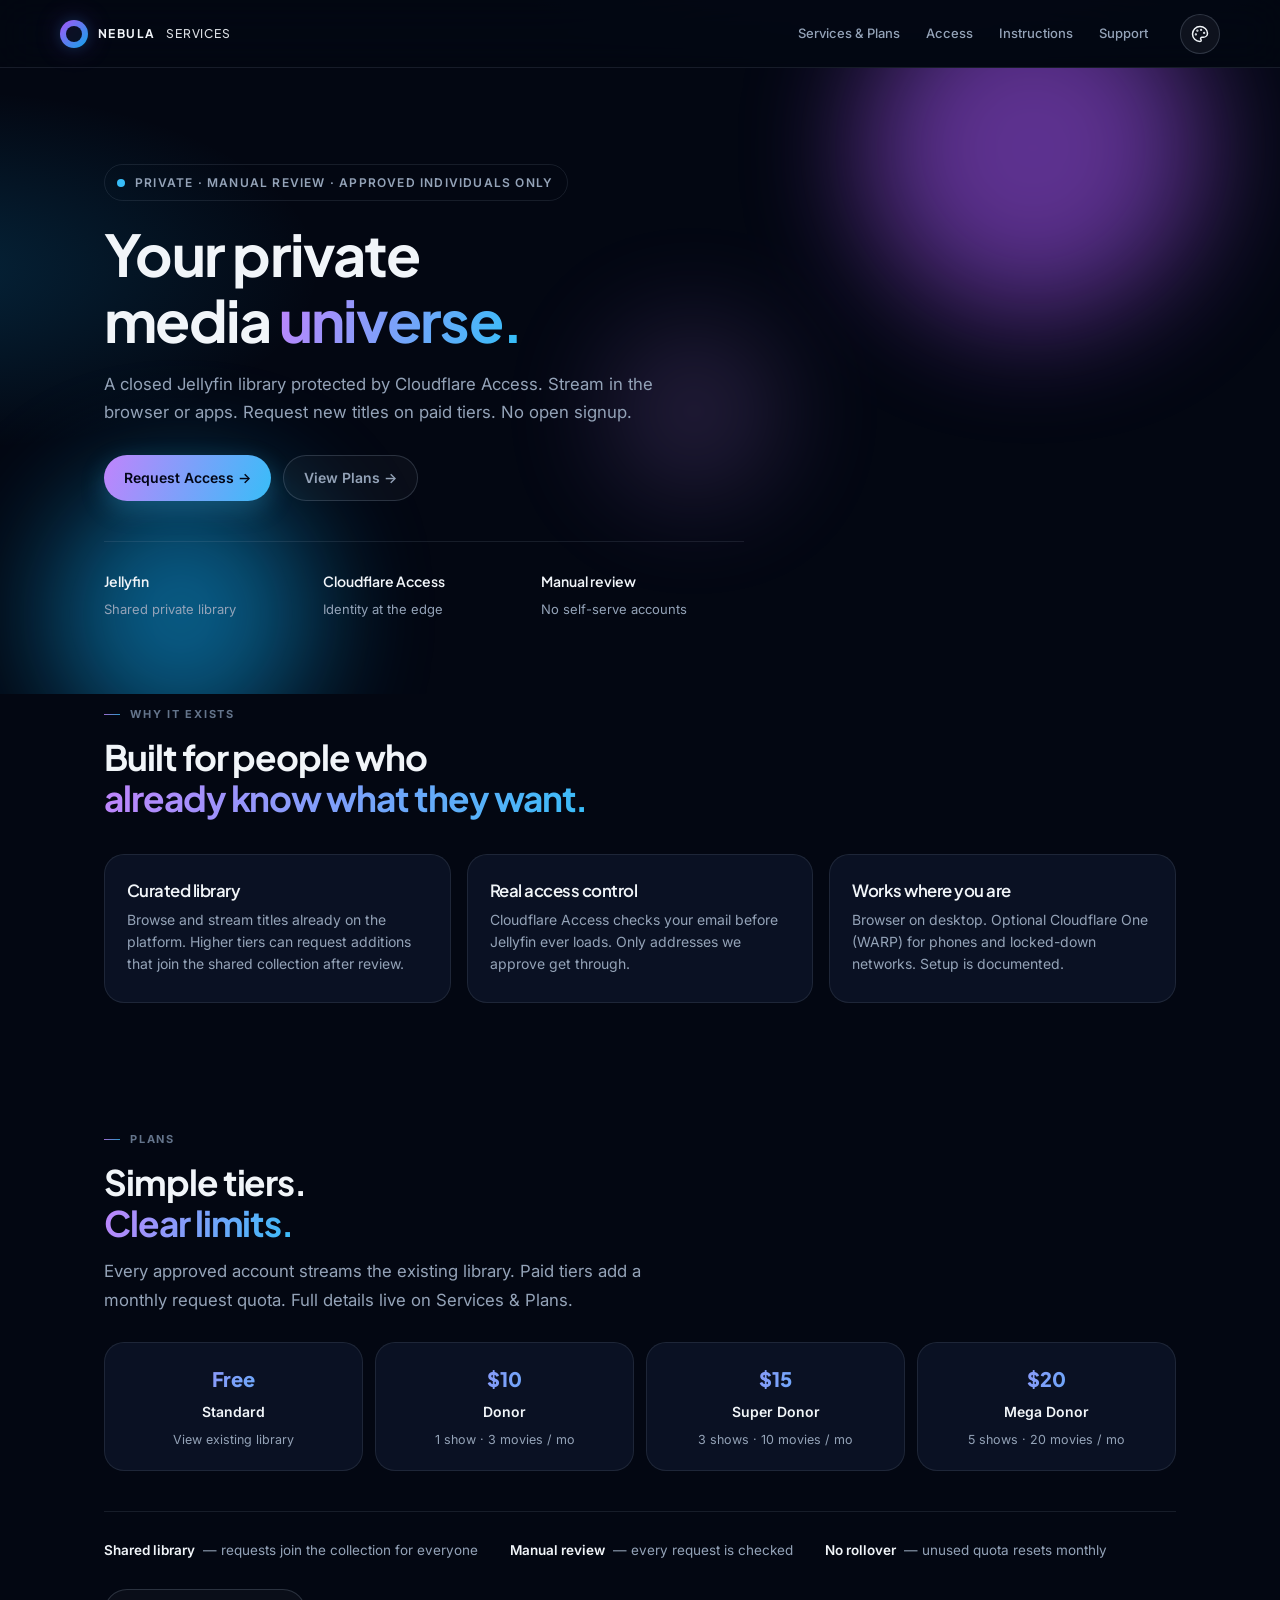
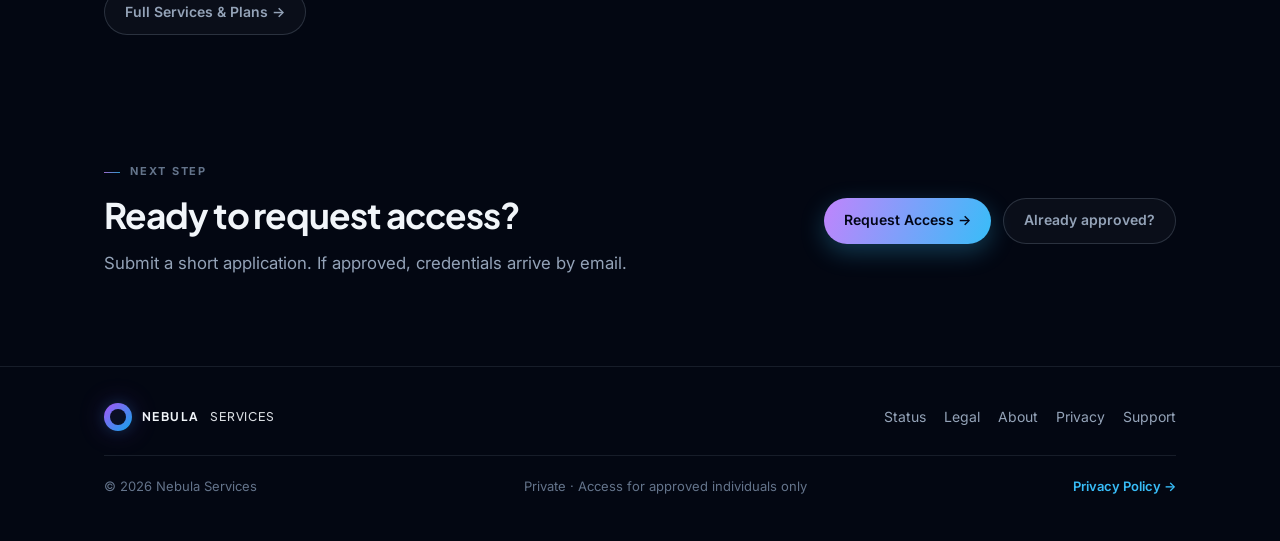
==== commit cad36b65: "Revamp homepage: clearer hierarchy, stronger value prop, reduced duplication" ====
--- a/index.html
+++ b/index.html
@@ -4,14 +4,14 @@
   <meta charset="utf-8">
   <meta name="viewport" content="width=device-width, initial-scale=1">
   <meta name="theme-color" content="#030712">
-  <meta name="description" content="Nebula Services — privately operated media platform behind Cloudflare Access.">
+  <meta name="description" content="Nebula Services — private media library protected by Cloudflare Access. Approved individuals only.">
   <title>Nebula Services — Private Media & Infrastructure</title>
   <link rel="stylesheet" href="styles.css">
   <style>
     .hero-anim {
       position: relative;
       overflow: hidden;
-      padding: 88px 0 72px;
+      padding: 96px 0 72px;
     }
     .hero-orb {
       position: absolute;
@@ -22,20 +22,19 @@
       animation: floatOrb 14s ease-in-out infinite;
     }
     .hero-orb.a {
-      width: 320px; height: 320px; top: -80px; right: 8%;
+      width: 340px; height: 340px; top: -90px; right: 6%;
       background: var(--purple-deep);
-      animation-delay: 0s;
     }
     .hero-orb.b {
-      width: 240px; height: 240px; bottom: -40px; left: 5%;
+      width: 260px; height: 260px; bottom: -50px; left: 4%;
       background: var(--blue-deep);
       animation-delay: -5s;
       animation-duration: 18s;
     }
     .hero-orb.c {
-      width: 160px; height: 160px; top: 40%; left: 45%;
+      width: 160px; height: 160px; top: 42%; left: 48%;
       background: var(--purple);
-      opacity: 0.25;
+      opacity: 0.22;
       animation-delay: -9s;
       animation-duration: 12s;
     }
@@ -57,9 +56,6 @@
     @keyframes fadeUp {
       to { opacity: 1; transform: translateY(0); }
     }
-    .hero-anim h1 {
-      background-size: 200% auto;
-    }
     .grad-shift {
       background: linear-gradient(110deg, var(--purple), var(--blue), var(--purple));
       background-size: 200% auto;
@@ -82,48 +78,57 @@
     .home-cards {
       display: grid;
       grid-template-columns: repeat(3, 1fr);
-      gap: 14px;
+      gap: 16px;
       margin-top: 36px;
     }
     .home-card {
       background: var(--surface);
       border: 1px solid var(--line);
       border-radius: var(--radius-lg);
-      padding: 22px 20px;
+      padding: 26px 22px;
       transition: transform 0.2s, border-color 0.2s;
     }
     .home-card:hover {
       transform: translateY(-3px);
       border-color: var(--line-strong);
     }
-    .home-card h3 { font-size: 1rem; margin-bottom: 6px; }
-    .home-card p { color: var(--muted); font-size: 13.5px; margin: 0; line-height: 1.55; }
+    .home-card h3 { font-size: 1.05rem; margin-bottom: 8px; }
+    .home-card p { color: var(--muted); font-size: 14px; margin: 0; line-height: 1.6; }
     .pkg-mini {
       display: grid;
       grid-template-columns: repeat(4, 1fr);
       gap: 12px;
-      margin-top: 24px;
+      margin-top: 28px;
     }
     .pkg-mini a {
       display: block;
-      padding: 18px 16px;
+      padding: 20px 16px;
       border-radius: var(--radius-lg);
       border: 1px solid var(--line);
       background: var(--surface);
       transition: border-color 0.15s, transform 0.15s;
+      text-align: center;
     }
     .pkg-mini a:hover { border-color: var(--blue); transform: translateY(-2px); }
     .pkg-mini .price {
-      font-family: var(--display); font-weight: 800; font-size: 1.15rem;
+      font-family: var(--display); font-weight: 800; font-size: 1.25rem;
       background: linear-gradient(110deg, var(--purple), var(--blue));
       -webkit-background-clip: text; background-clip: text; color: transparent;
     }
-    .pkg-mini .name { font-weight: 600; font-size: 14px; margin-top: 4px; }
-    .pkg-mini .hint { font-size: 12px; color: var(--muted); margin-top: 6px; }
+    .pkg-mini .name { font-weight: 600; font-size: 14px; margin-top: 6px; }
+    .pkg-mini .hint { font-size: 12.5px; color: var(--muted); margin-top: 6px; }
+    .trust-row {
+      display: flex; flex-wrap: wrap; gap: 20px 32px;
+      margin-top: 40px; padding-top: 28px;
+      border-top: 1px solid var(--line);
+      color: var(--muted); font-size: 13.5px;
+    }
+    .trust-row span { display: inline-flex; align-items: center; gap: 8px; }
+    .trust-row strong { color: var(--text); font-weight: 600; }
     @media (max-width: 900px) {
       .home-cards { grid-template-columns: 1fr; }
       .pkg-mini { grid-template-columns: 1fr 1fr; }
-      .hero-anim { padding: 64px 0 48px; }
+      .hero-anim { padding: 72px 0 52px; }
     }
     @media (max-width: 520px) {
       .pkg-mini { grid-template-columns: 1fr; }
@@ -161,6 +166,7 @@
     <a href="instructions.html">Instructions</a>
     <a href="support.html">Support</a>
     <a href="about.html">About</a>
+    <a href="status.html">Status</a>
     <button type="button" id="themeToggleDrawer" class="drawer-theme-btn">Theme</button>
   </nav>
   <main>
@@ -169,37 +175,37 @@
       <div class="hero-orb b" aria-hidden="true"></div>
       <div class="hero-orb c" aria-hidden="true"></div>
       <div class="wrap" style="position:relative;z-index:1">
-        <div class="hero-eyebrow fade-up d1"><span class="dot pulse-dot"></span> Privately operated · Access for approved individuals only</div>
+        <div class="hero-eyebrow fade-up d1"><span class="dot pulse-dot"></span> Private · Manual review · Approved individuals only</div>
         <h1 class="fade-up d2">Your private<br>media <span class="grad-shift">universe.</span></h1>
-        <p class="lead fade-up d3">A closed media library for approved people only — stream in the browser or apps, protected by Cloudflare Access, with optional request quotas by package.</p>
+        <p class="lead fade-up d3">A closed Jellyfin library protected by Cloudflare Access. Stream in the browser or apps. Request new titles on paid tiers. No open signup.</p>
         <div class="hero-actions fade-up d4">
-          <a class="btn btn-primary" href="access.html">Request Media Access →</a>
-          <a class="btn btn-ghost" href="services.html">Services & Plans →</a>
+          <a class="btn btn-primary" href="access.html">Request Access →</a>
+          <a class="btn btn-ghost" href="services.html">View Plans →</a>
         </div>
         <div class="hero-meta fade-up d5">
-          <div><strong>Jellyfin</strong><span>Private library</span></div>
+          <div><strong>Jellyfin</strong><span>Shared private library</span></div>
           <div><strong>Cloudflare Access</strong><span>Identity at the edge</span></div>
-          <div><strong>Manual review</strong><span>No open signup</span></div>
+          <div><strong>Manual review</strong><span>No self-serve accounts</span></div>
         </div>
       </div>
     </section>
 
-    <section class="section" style="padding-top:8px">
+    <section class="section" style="padding-top:12px">
       <div class="wrap">
-        <div class="kicker">What you get</div>
-        <h2>Built for private<br><span class="grad">streaming.</span></h2>
+        <div class="kicker">Why it exists</div>
+        <h2>Built for people who<br><span class="grad">already know what they want.</span></h2>
         <div class="home-cards">
           <article class="home-card">
-            <h3>Shared library</h3>
-            <p>Browse and play titles already on the platform. Higher tiers can request additions that join the shared collection after review.</p>
+            <h3>Curated library</h3>
+            <p>Browse and stream titles already on the platform. Higher tiers can request additions that join the shared collection after review.</p>
           </article>
           <article class="home-card">
-            <h3>Edge identity</h3>
-            <p>Cloudflare Access gates every session. Only approved emails get through — before Jellyfin even loads.</p>
+            <h3>Real access control</h3>
+            <p>Cloudflare Access checks your email before Jellyfin ever loads. Only addresses we approve get through.</p>
           </article>
           <article class="home-card">
-            <h3>Mobile ready</h3>
-            <p>Optional Cloudflare One (WARP) for phones and locked-down networks. Setup is covered in Instructions.</p>
+            <h3>Works where you are</h3>
+            <p>Browser on desktop. Optional Cloudflare One (WARP) for phones and locked-down networks. Setup is documented.</p>
           </article>
         </div>
       </div>
@@ -207,9 +213,9 @@
 
     <section class="section">
       <div class="wrap">
-        <div class="kicker">Plans at a glance</div>
-        <h2>Pick a tier that<br><span class="grad">fits.</span></h2>
-        <p class="lead">Full plan details and stack explanations live on Services & Plans. Choose your package when you request access.</p>
+        <div class="kicker">Plans</div>
+        <h2>Simple tiers.<br><span class="grad">Clear limits.</span></h2>
+        <p class="lead">Every approved account streams the existing library. Paid tiers add a monthly request quota. Full details live on Services & Plans.</p>
         <div class="pkg-mini">
           <a href="services.html#plans">
             <div class="price">Free</div>
@@ -232,7 +238,12 @@
             <div class="hint">5 shows · 20 movies / mo</div>
           </a>
         </div>
-        <p style="margin-top:20px">
+        <div class="trust-row">
+          <span><strong>Shared library</strong> — requests join the collection for everyone</span>
+          <span><strong>Manual review</strong> — every request is checked</span>
+          <span><strong>No rollover</strong> — unused quota resets monthly</span>
+        </div>
+        <p style="margin-top:28px">
           <a class="btn btn-ghost" href="services.html">Full Services & Plans →</a>
         </p>
       </div>
@@ -241,13 +252,13 @@
     <section class="section">
       <div class="wrap contact-row">
         <div>
-          <div class="kicker">Get started</div>
-          <h2>Want access?</h2>
-          <p class="lead">Submit a short request. If approved, you receive credentials by email.</p>
+          <div class="kicker">Next step</div>
+          <h2>Ready to request access?</h2>
+          <p class="lead" style="margin-bottom:0">Submit a short application. If approved, credentials arrive by email.</p>
         </div>
         <div style="display:flex;flex-wrap:wrap;gap:12px">
           <a class="btn btn-primary" href="access.html">Request Access →</a>
-          <a class="btn btn-ghost" href="support.html">Support Center →</a>
+          <a class="btn btn-ghost" href="instructions.html">Already approved?</a>
         </div>
       </div>
     </section>
@@ -257,6 +268,7 @@
       <div class="footer-top">
         <a class="brand" href="index.html"><span class="logo" aria-hidden="true"></span><span class="word">NEBULA</span><span class="sub">SERVICES</span></a>
         <div class="footer-links">
+          <a href="status.html">Status</a>
           <a href="legal.html">Legal</a>
           <a href="about.html">About</a>
           <a href="privacy.html">Privacy</a>
